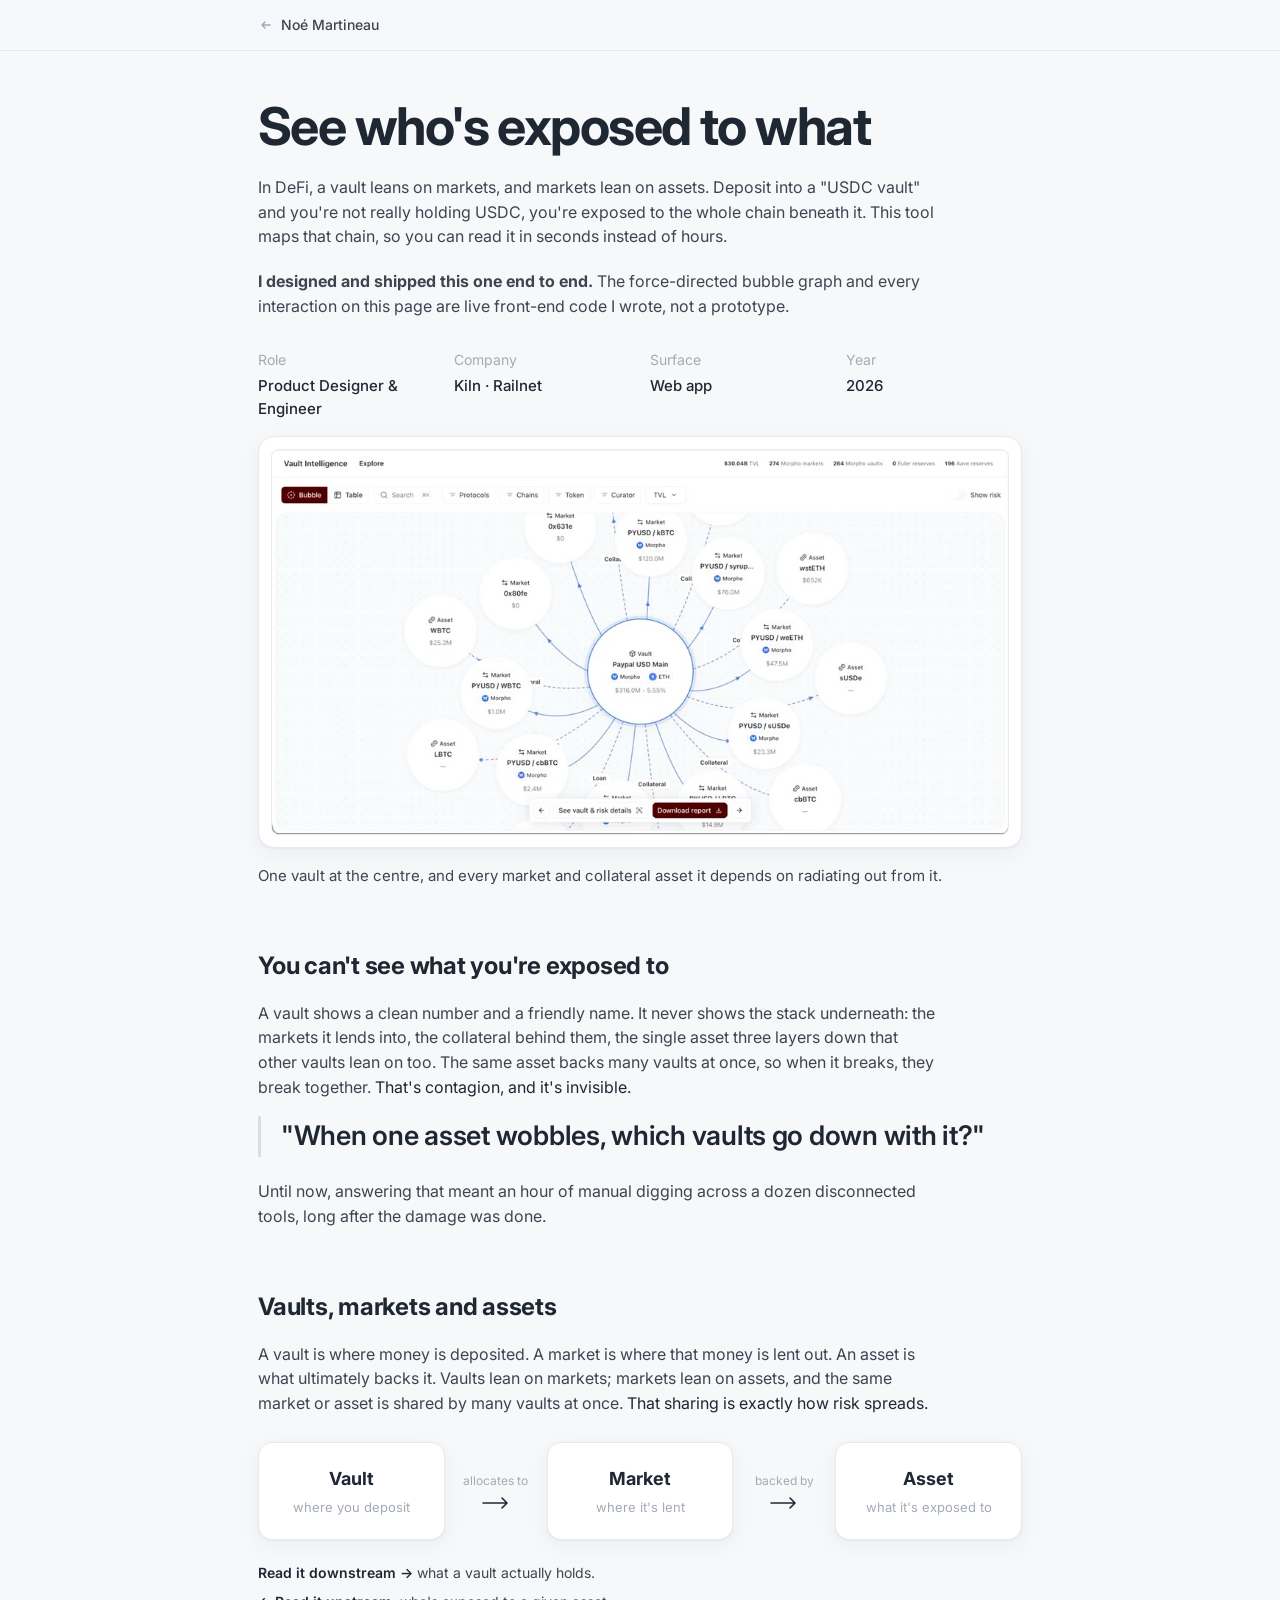
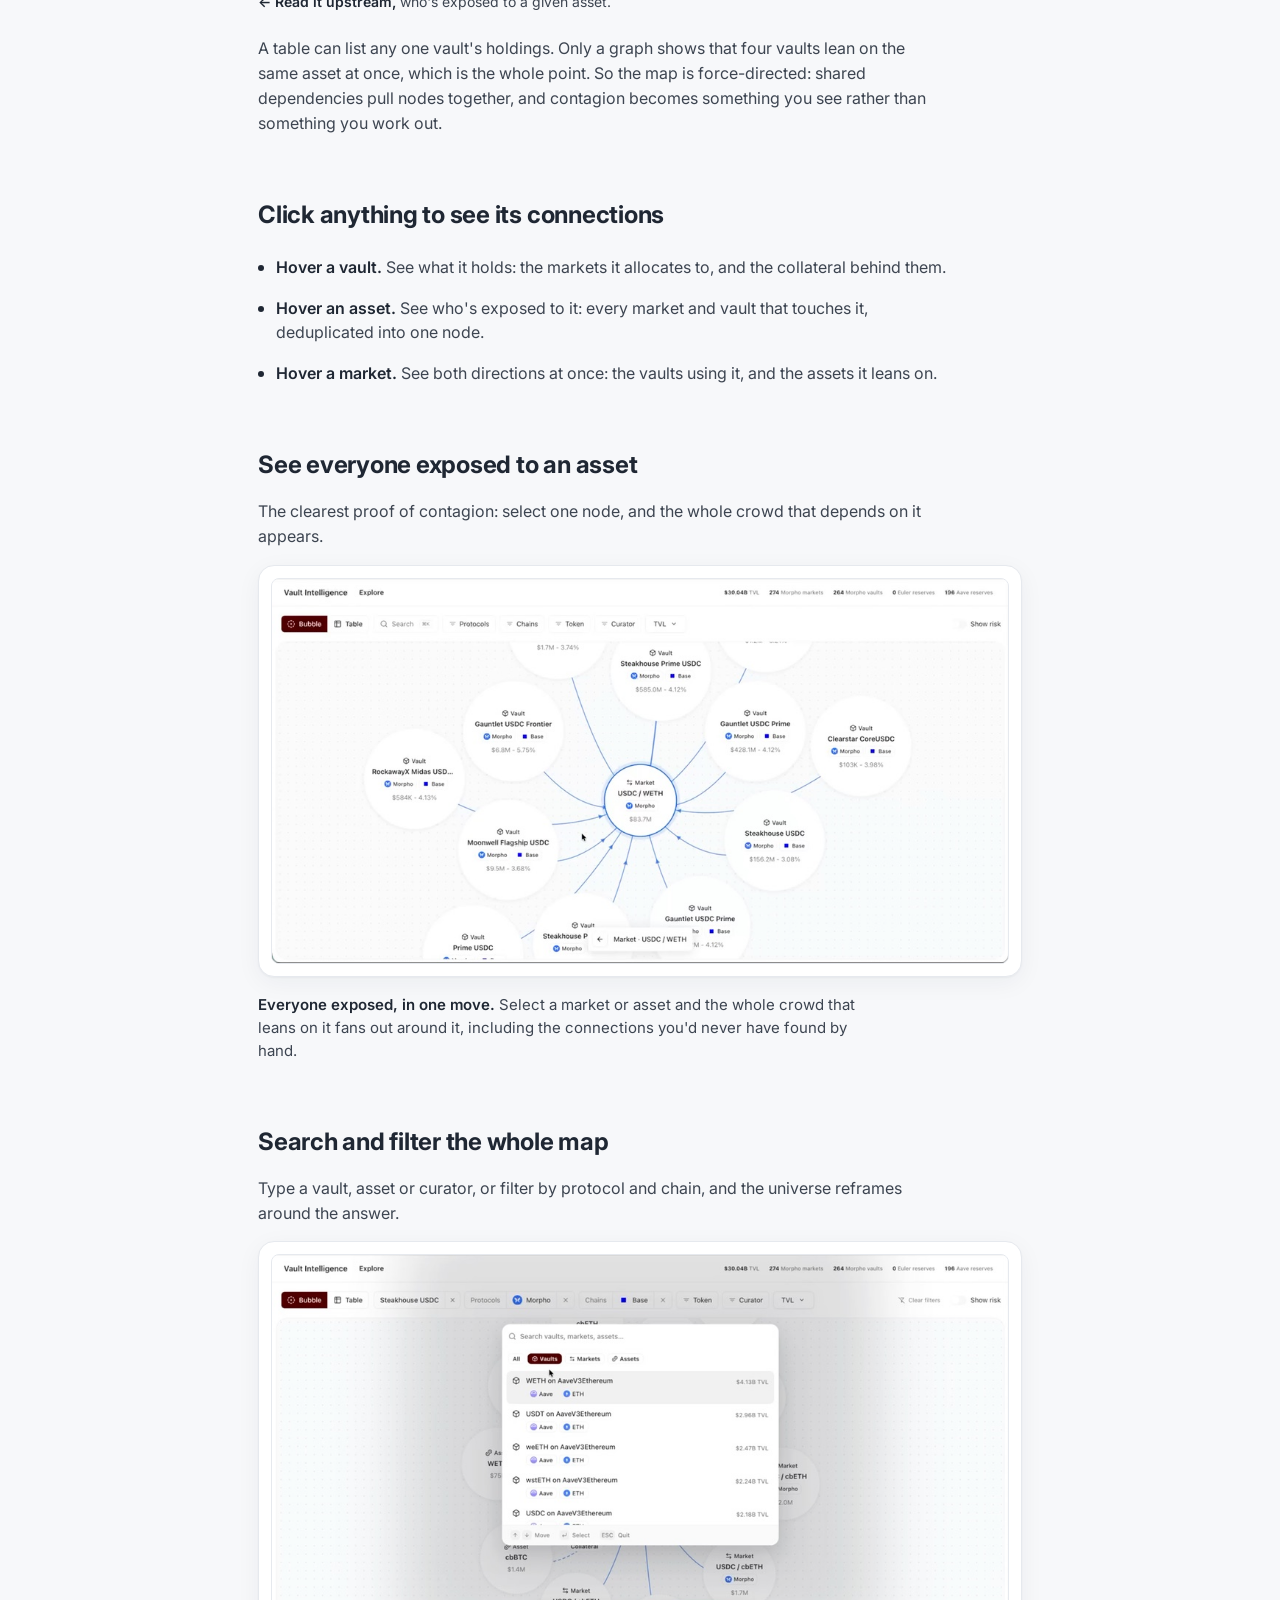
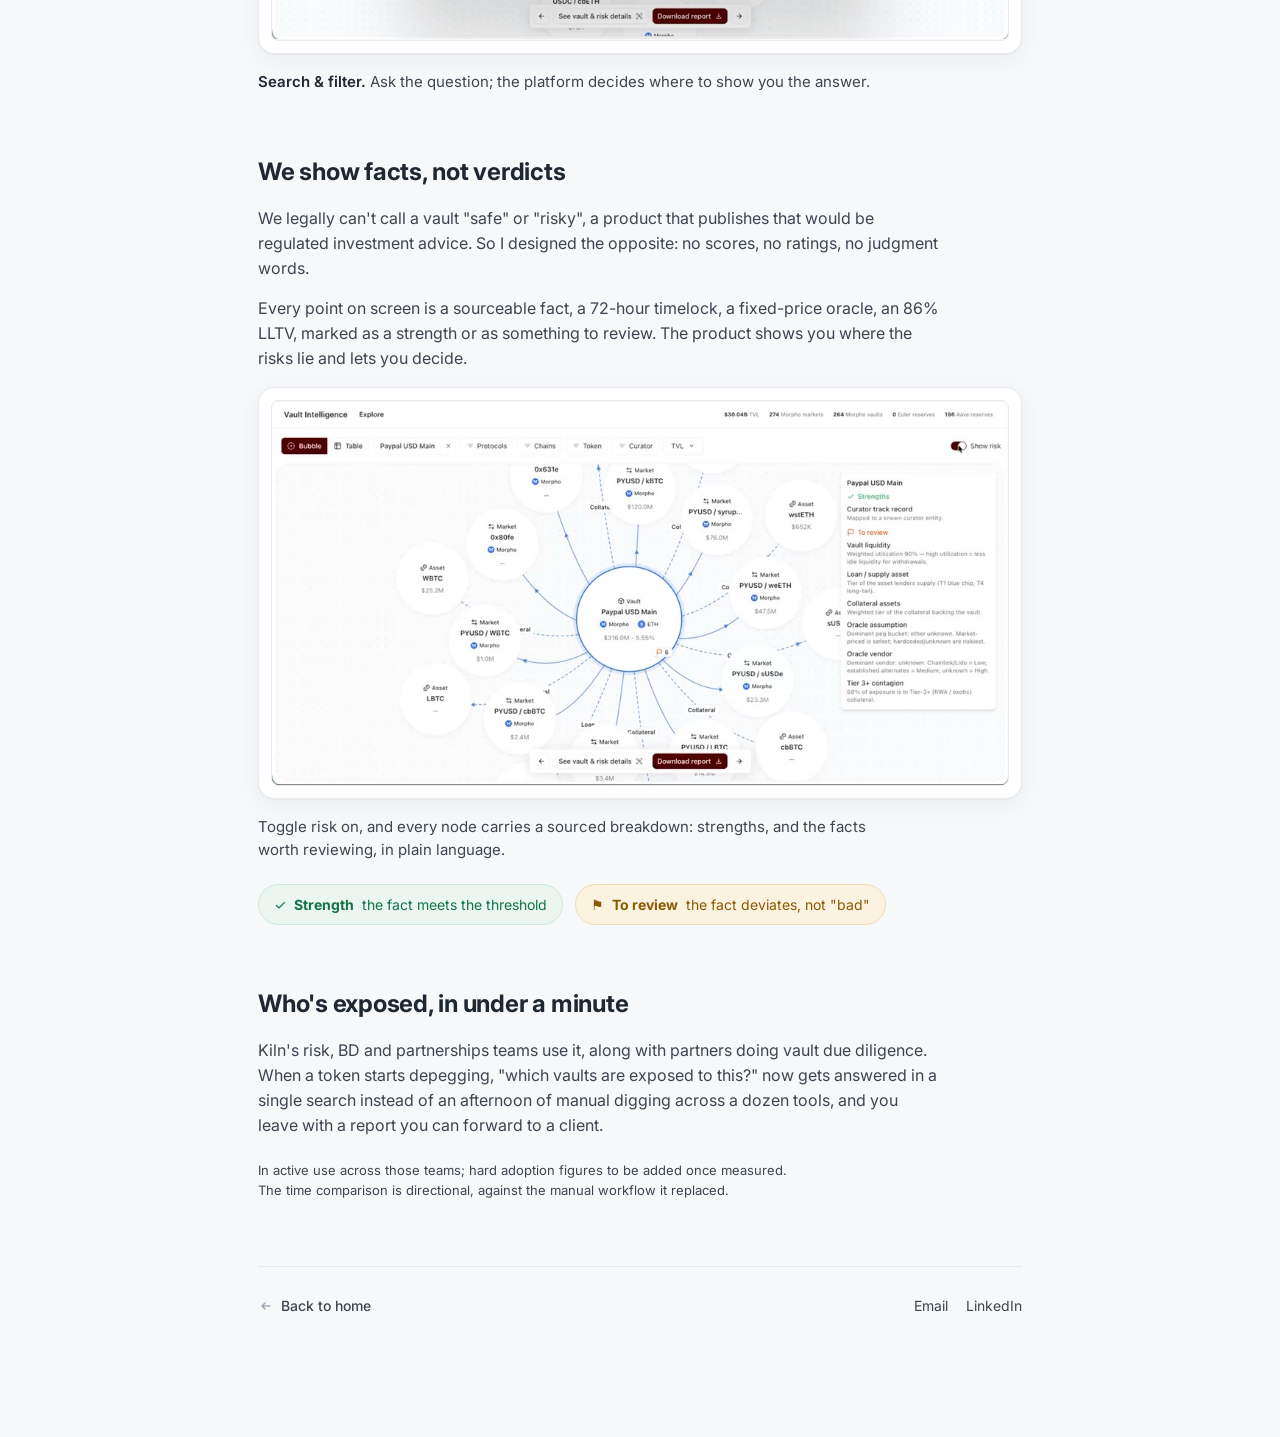
==== vault-intelligence.html @ b3c8ddd9 "Portfolio: home + Yield Portfolio & Vault Intelligence case studies Co-Authored-By: Claude Opus 4.8 " ====
<!DOCTYPE html>
<html lang="en">
<head>
  <meta charset="UTF-8" />
  <meta name="viewport" content="width=device-width, initial-scale=1.0" />
  <title>Vault Intelligence · Noé Martineau</title>
  <link rel="icon" type="image/svg+xml" href="assets/favicon.svg" />
  <meta name="description" content="Case study: Vault Intelligence, a tool that maps DeFi exposure so you can read who's exposed to what in seconds." />
  <link rel="preconnect" href="https://fonts.googleapis.com" />
  <link rel="preconnect" href="https://fonts.gstatic.com" crossorigin />
  <link href="https://fonts.googleapis.com/css2?family=Inter:wght@400;500;600;700&display=swap" rel="stylesheet" />
  <link rel="stylesheet" href="styles.css" />
</head>
<body>
  <nav class="topnav">
    <a class="topnav__back" href="index.html">
      <svg width="16" height="16" viewBox="0 0 16 16" fill="none" aria-hidden="true">
        <path d="M12 8H4M7 5L4 8l3 3" stroke="currentColor" stroke-width="1.5" stroke-linecap="round" stroke-linejoin="round" />
      </svg>
      Noé Martineau
    </a>
  </nav>

  <article class="page case">
    <!-- Hero -->
    <header class="case__hero">
      <h1 class="case__title">See who's <span class="accent">exposed</span> to what</h1>
      <p class="dek">
        In DeFi, a vault leans on markets, and markets lean on assets. Deposit into a "USDC vault" and
        you're not really holding USDC, you're exposed to the whole chain beneath it. This tool maps that
        chain, so you can read it in seconds instead of hours.
      </p>
      <p class="dek">
        <strong>I designed and shipped this one end to end.</strong> The force-directed bubble graph and
        every interaction on this page are live front-end code I wrote, not a prototype.
      </p>
      <dl class="meta">
        <div class="meta__item"><dt>Role</dt><dd>Product Designer &amp; Engineer</dd></div>
        <div class="meta__item"><dt>Company</dt><dd>Kiln · Railnet</dd></div>
        <div class="meta__item"><dt>Surface</dt><dd>Web app</dd></div>
        <div class="meta__item"><dt>Year</dt><dd>2026</dd></div>
      </dl>
    </header>

    <!-- Hero media -->
    <figure class="shot">
      <video autoplay loop muted playsinline preload="auto" poster="assets/vi/contagion-poster.jpg">
        <source src="assets/vi/contagion.mp4" type="video/mp4" />
      </video>
    </figure>
    <p class="case__caption">One vault at the centre, and every market and collateral asset it depends on radiating out from it.</p>

    <!-- The problem -->
    <section class="case-section">
      <h2>You can't see what you're exposed to</h2>
      <p>
        A vault shows a clean number and a friendly name. It never shows the stack underneath: the markets it
        lends into, the collateral behind them, the single asset three layers down that other vaults lean on
        too. The same asset backs many vaults at once, so when it breaks, they break together.
        <span class="accent">That's contagion, and it's invisible.</span>
      </p>
      <blockquote class="pull">"When one asset wobbles, which vaults go down with it?"</blockquote>
      <p>
        Until now, answering that meant an hour of manual digging across a dozen disconnected tools, long
        after the damage was done.
      </p>
    </section>

    <!-- The model -->
    <section class="case-section">
      <h2>Vaults, markets and assets</h2>
      <p>
        A vault is where money is deposited. A market is where that money is lent out. An asset is what
        ultimately backs it. Vaults lean on markets; markets lean on assets, and the same market or asset is
        shared by many vaults at once. <span class="accent">That sharing is exactly how risk spreads.</span>
      </p>

      <div class="model">
        <div class="model__node">
          <span class="model__name">Vault</span>
          <span class="model__sub">where you deposit</span>
        </div>
        <div class="model__link">
          <span>allocates to</span>
          <svg width="30" height="14" viewBox="0 0 30 14" fill="none" aria-hidden="true"><path d="M2 7h24M21 2l5 5-5 5" stroke="currentColor" stroke-width="1.6" stroke-linecap="round" stroke-linejoin="round" /></svg>
        </div>
        <div class="model__node">
          <span class="model__name">Market</span>
          <span class="model__sub">where it's lent</span>
        </div>
        <div class="model__link">
          <span>backed by</span>
          <svg width="30" height="14" viewBox="0 0 30 14" fill="none" aria-hidden="true"><path d="M2 7h24M21 2l5 5-5 5" stroke="currentColor" stroke-width="1.6" stroke-linecap="round" stroke-linejoin="round" /></svg>
        </div>
        <div class="model__node">
          <span class="model__name">Asset</span>
          <span class="model__sub">what it's exposed to</span>
        </div>
      </div>

      <div class="dirnotes">
        <p><strong>Read it downstream →</strong> what a vault actually holds.</p>
        <p><strong>← Read it upstream,</strong> who's exposed to a given asset.</p>
      </div>
      <p style="margin-top:24px;">
        A table can list any one vault's holdings. Only a graph shows that four vaults lean on the same asset
        at once, which is the whole point. So the map is force-directed: shared dependencies pull nodes
        together, and contagion becomes something you see rather than something you work out.
      </p>
    </section>

    <!-- The interaction -->
    <section class="case-section">
      <h2>Click anything to see its connections</h2>
      <ul class="ilist">
        <li><strong>Hover a vault.</strong> See what it holds: the markets it allocates to, and the collateral behind them.</li>
        <li><strong>Hover an asset.</strong> See who's exposed to it: every market and vault that touches it, deduplicated into one node.</li>
        <li><strong>Hover a market.</strong> See both directions at once: the vaults using it, and the assets it leans on.</li>
      </ul>
    </section>

    <!-- Moment: asset exposure -->
    <section class="case-section">
      <h2>See everyone exposed to an asset</h2>
      <p class="case__sub">The clearest proof of contagion: select one node, and the whole crowd that depends on it appears.</p>
      <figure class="shot">
        <video autoplay loop muted playsinline preload="auto" poster="assets/vi/exposure-poster.jpg">
          <source src="assets/vi/exposure.mp4" type="video/mp4" />
        </video>
      </figure>
      <p class="case__caption"><strong>Everyone exposed, in one move.</strong> Select a market or asset and the whole crowd that leans on it fans out around it, including the connections you'd never have found by hand.</p>
    </section>

    <!-- Moment: search & filter -->
    <section class="case-section">
      <h2>Search and filter the whole map</h2>
      <p class="case__sub">Type a vault, asset or curator, or filter by protocol and chain, and the universe reframes around the answer.</p>
      <figure class="shot">
        <video autoplay loop muted playsinline preload="auto" poster="assets/vi/search-poster.jpg">
          <source src="assets/vi/search.mp4" type="video/mp4" />
        </video>
      </figure>
      <p class="case__caption"><strong>Search &amp; filter.</strong> Ask the question; the platform decides where to show you the answer.</p>
    </section>

    <!-- How we show risk -->
    <section class="case-section">
      <h2>We show facts, not verdicts</h2>
      <p>
        We legally can't call a vault "safe" or "risky", a product that publishes that would be regulated
        investment advice. So I designed the opposite: no scores, no ratings, no judgment words.
      </p>
      <p>
        Every point on screen is a sourceable fact, a 72-hour timelock, a fixed-price oracle, an 86% LLTV,
        marked as a strength or as something to review. The product shows you where the risks lie and lets
        you decide.
      </p>
      <figure class="shot">
        <video autoplay loop muted playsinline preload="auto" poster="assets/vi/risk-poster.jpg">
          <source src="assets/vi/risk.mp4" type="video/mp4" />
        </video>
      </figure>
      <p class="case__caption">Toggle risk on, and every node carries a sourced breakdown: strengths, and the facts worth reviewing, in plain language.</p>
      <div class="flags">
        <span class="flag flag--strength">✓ <b>Strength</b> the fact meets the threshold</span>
        <span class="flag flag--review">⚑ <b>To review</b> the fact deviates, not "bad"</span>
      </div>
    </section>

    <!-- What it's for -->
    <section class="case-section">
      <h2>Who's exposed, in under a minute</h2>
      <p>
        Kiln's risk, BD and partnerships teams use it, along with partners doing vault due diligence. When a
        token starts depegging, "which vaults are exposed to this?" now gets answered in a single search
        instead of an afternoon of manual digging across a dozen tools, and you leave with a report you can
        forward to a client.
      </p>
      <p class="case__note">
        In active use across those teams; hard adoption figures to be added once measured. The time
        comparison is directional, against the manual workflow it replaced.
      </p>
    </section>

    <footer class="case__footer">
      <a class="topnav__back" href="index.html">
        <svg width="16" height="16" viewBox="0 0 16 16" fill="none" aria-hidden="true">
          <path d="M12 8H4M7 5L4 8l3 3" stroke="currentColor" stroke-width="1.5" stroke-linecap="round" stroke-linejoin="round" />
        </svg>
        Back to home
      </a>
      <nav class="site-footer__links" aria-label="Contact">
        <a href="mailto:noemartineaudu85@gmail.com">Email</a>
        <a href="https://www.linkedin.com/in/noemartineau/" target="_blank" rel="noopener noreferrer">LinkedIn</a>
      </nav>
    </footer>
  </article>

  <script>
    // Respect reduced-motion: show poster, don't autoplay.
    (function () {
      if (window.matchMedia && window.matchMedia('(prefers-reduced-motion: reduce)').matches) {
        document.querySelectorAll('video').forEach(function (v) {
          v.removeAttribute('autoplay');
          v.removeAttribute('loop');
          try { v.pause(); } catch (e) {}
        });
      }
    })();
  </script>
</body>
</html>
---- styles.css ----
:root {
  --bg: #f7f8fa;
  --surface: #ffffff;
  --text: #3d4551;
  --text-strong: #1f2733;
  --text-muted: #a3abb6;
  --border: #e6e9ee;
  --divider: #d9dee5;
  --shadow: 0 1px 2px rgba(23, 33, 51, 0.04), 0 6px 24px rgba(23, 33, 51, 0.05);
  --radius: 12px;
  --maxw: 908px;
  --accent: #1f2733;
  --accent-weak: rgba(31, 39, 51, 0.06);
}

* {
  box-sizing: border-box;
}

html {
  -webkit-text-size-adjust: 100%;
}

body {
  margin: 0;
  background: var(--bg);
  color: var(--text);
  font-family: "Inter", -apple-system, BlinkMacSystemFont, "Segoe UI", Roboto, Helvetica, Arial, sans-serif;
  font-size: 16px;
  line-height: 1.55;
  -webkit-font-smoothing: antialiased;
  -moz-osx-font-smoothing: grayscale;
}

.page {
  max-width: var(--maxw);
  margin: 0 auto;
  padding: 96px 24px 120px;
}

/* Intro */
.intro__head {
  display: flex;
  align-items: center;
  gap: 14px;
}

.intro__id {
  flex: 1;
  min-width: 0;
}

.avatar {
  width: 56px;
  height: 56px;
  border-radius: 10px;
  object-fit: cover;
  flex-shrink: 0;
  background: var(--border);
}

.name-row {
  display: flex;
  align-items: center;
  gap: 12px;
  flex-wrap: wrap;
}

.name {
  margin: 0;
  font-size: 26px;
  line-height: 1.15;
  font-weight: 700;
  letter-spacing: -0.02em;
  color: var(--text-strong);
}

.resume {
  display: inline-flex;
  align-items: center;
  margin-left: auto;
  gap: 5px;
  padding: 4px 10px;
  border: 1px solid var(--border);
  border-radius: 999px;
  font-size: 13px;
  font-weight: 500;
  color: var(--text);
  text-decoration: none;
  background: var(--surface);
  transition: border-color 0.16s ease, box-shadow 0.16s ease, color 0.16s ease;
}

.resume:hover {
  color: var(--text-strong);
  border-color: #d5dae2;
  box-shadow: 0 2px 8px rgba(23, 33, 51, 0.06);
}

.resume:focus-visible {
  outline: 2px solid var(--text-strong);
  outline-offset: 2px;
}

.resume__icon {
  color: var(--text-muted);
  flex-shrink: 0;
}

.resume:hover .resume__icon {
  color: var(--text-strong);
}

.role {
  margin: 3px 0 0;
  font-size: 15px;
  color: var(--text-muted);
  display: flex;
  align-items: center;
  gap: 6px;
  flex-wrap: wrap;
}

.company {
  display: inline-flex;
  align-items: center;
  gap: 4px;
  color: var(--text-strong);
  font-weight: 500;
}

/* Company logos (tinted via mask so they follow text color) */
.logo {
  display: inline-block;
  flex-shrink: 0;
  background-color: var(--text-strong);
  -webkit-mask-repeat: no-repeat;
  mask-repeat: no-repeat;
  -webkit-mask-position: center;
  mask-position: center;
  -webkit-mask-size: contain;
  mask-size: contain;
  vertical-align: -1px;
}

.logo--kiln {
  width: 15px;
  height: 14px;
  -webkit-mask-image: url(assets/logo-kiln.svg);
  mask-image: url(assets/logo-kiln.svg);
}

.logo--clone {
  width: 16px;
  height: 14px;
  -webkit-mask-image: url(assets/logo-clone.svg);
  mask-image: url(assets/logo-clone.svg);
}

.logo--finnt {
  width: 12px;
  height: 14px;
  -webkit-mask-image: url(assets/logo-finnt.svg);
  mask-image: url(assets/logo-finnt.svg);
}

.logo--ternoa {
  width: 14px;
  height: 14px;
  -webkit-mask-image: url(assets/logo-ternoa.svg);
  mask-image: url(assets/logo-ternoa.svg);
}

.bio {
  margin-top: 26px;
}

.bio p {
  margin: 0 0 14px;
  max-width: 60ch;
}

.bio p:last-child {
  margin-bottom: 0;
}

/* Sections */
.section {
  margin-top: 56px;
}

.section__title {
  margin: 0 0 18px;
  font-size: 16px;
  font-weight: 600;
  color: var(--text-strong);
  letter-spacing: -0.01em;
}

/* Timeline */
.timeline {
  list-style: none;
  margin: 0;
  padding: 0;
}

.timeline__row {
  border-bottom: 1px dashed var(--divider);
}

.timeline__row:first-child {
  border-top: 1px dashed var(--divider);
}

.timeline__link {
  display: flex;
  align-items: center;
  gap: 20px;
  padding: 14px 10px;
  margin: 0 -10px;
  border-radius: 8px;
  text-decoration: none;
  color: inherit;
  transition: background-color 0.16s ease;
}

.timeline__link:hover {
  background-color: rgba(31, 39, 51, 0.035);
}

.timeline__arrow {
  margin-left: auto;
  flex-shrink: 0;
  color: var(--text-muted);
  opacity: 0;
  transform: translateX(-4px);
  transition: opacity 0.16s ease, transform 0.16s ease;
}

.timeline__link:hover .timeline__arrow,
.timeline__link:focus-visible .timeline__arrow {
  opacity: 1;
  transform: translateX(0);
}

.timeline__link:focus-visible {
  outline: 2px solid var(--text-strong);
  outline-offset: 2px;
}

.timeline__date {
  flex: 0 0 96px;
  color: var(--text-muted);
  font-size: 14px;
  font-variant-numeric: tabular-nums;
}

.timeline__entry {
  display: flex;
  align-items: baseline;
  gap: 8px;
  flex-wrap: wrap;
  color: var(--text);
  font-size: 15px;
}

.timeline__mark {
  color: var(--text-strong);
  font-size: 13px;
}

.timeline__company {
  color: var(--text-strong);
  font-weight: 600;
}

.timeline__sep {
  color: var(--text-muted);
}

.timeline__title {
  color: var(--text);
}

/* Projects — left edge aligned with the main content, extends to the right */
.projects {
  display: grid;
  grid-template-columns: repeat(2, 1fr);
  gap: 24px;
  width: 100%;
}

.project {
  display: block;
  margin: 0;
  background: var(--surface);
  border: 1px solid var(--border);
  border-radius: 16px;
  overflow: hidden;
  cursor: pointer;
  box-shadow: none;
  color: inherit;
  text-decoration: none;
  transition: box-shadow 0.2s ease, border-color 0.2s ease, transform 0.2s ease;
}

.project:hover {
  border-color: #d5dae2;
  box-shadow: 0 10px 30px rgba(23, 33, 51, 0.1), 0 2px 6px rgba(23, 33, 51, 0.05);
  transform: translateY(-2px);
}

.project__media {
  display: block;
  aspect-ratio: 16 / 10;
  padding: 14px 0 14px 14px;
  overflow: hidden;
}

.project__media img {
  display: block;
  width: 100%;
  height: 100%;
  object-fit: cover;
  object-position: top left;
  border-radius: 8px 0 0 8px;
}

.project__info {
  display: block;
  padding: 15px 18px 18px;
  border-top: 1px solid var(--border);
}

.project__title {
  display: block;
  font-size: 16px;
  font-weight: 700;
  color: var(--text-strong);
}

.project__desc {
  display: block;
  margin-top: 4px;
  font-size: 14px;
  line-height: 1.45;
  color: var(--text);
}

.project__meta {
  display: block;
  margin-top: 11px;
  font-size: 12.5px;
  color: var(--text-muted);
}

/* Persistent contact footer (home) */
.site-footer {
  display: flex;
  align-items: baseline;
  justify-content: space-between;
  flex-wrap: wrap;
  gap: 12px 24px;
  margin-top: 72px;
  padding-top: 24px;
  border-top: 1px solid var(--border);
}

.site-footer__id {
  display: flex;
  flex-direction: column;
}

.site-footer__name {
  font-size: 15px;
  font-weight: 600;
  color: var(--text-strong);
}

.site-footer__role {
  font-size: 13px;
  color: var(--text-muted);
}

.site-footer__links {
  display: flex;
  gap: 18px;
}

.site-footer__links a {
  font-size: 14px;
  color: var(--text);
  text-decoration: none;
  transition: color 0.16s ease;
}

.site-footer__links a:hover {
  color: var(--text-strong);
}

.site-footer__links a:focus-visible {
  outline: 2px solid var(--text-strong);
  outline-offset: 2px;
}

/* ============================================================
   Case study (project) page
   ============================================================ */

.topnav {
  position: sticky;
  top: 0;
  z-index: 10;
  background: rgba(247, 248, 250, 0.82);
  backdrop-filter: saturate(180%) blur(10px);
  -webkit-backdrop-filter: saturate(180%) blur(10px);
  border-bottom: 1px solid var(--border);
}

.topnav__back {
  display: flex;
  align-items: center;
  gap: 7px;
  width: 100%;
  max-width: 812px;
  margin: 0 auto;
  padding: 14px 24px;
  font-size: 14px;
  font-weight: 500;
  color: var(--text);
  text-decoration: none;
  transition: color 0.16s ease;
}

.topnav__back:hover {
  color: var(--text-strong);
}

.topnav__back svg {
  color: var(--text-muted);
  transition: transform 0.16s ease, color 0.16s ease;
}

.topnav__back:hover svg {
  color: var(--text-strong);
  transform: translateX(-2px);
}

.case {
  max-width: 812px;
  padding-top: 48px;
}

/* Hero */
.case__title {
  margin: 0;
  font-size: clamp(32px, 5vw, 52px);
  line-height: 1.08;
  letter-spacing: -0.03em;
  font-weight: 700;
  color: var(--text-strong);
}

.meta {
  display: grid;
  grid-template-columns: repeat(4, 1fr);
  gap: 20px;
  margin: 30px 0 0;
}

.meta__item {
  margin: 0;
}

.meta__item dt {
  font-size: 14px;
  color: var(--text-muted);
}

.meta__item dd {
  margin: 3px 0 0;
  font-size: 15px;
  font-weight: 500;
  color: var(--text-strong);
}

/* Sections */
.case-section {
  margin-top: 60px;
}

.case-section > h2 {
  margin: 0 0 16px;
  font-size: 24px;
  font-weight: 700;
  letter-spacing: -0.01em;
  color: var(--text-strong);
}

.case-section h3 {
  margin: 44px 0 14px;
  font-size: 19px;
  font-weight: 700;
  color: var(--text-strong);
}

.case-section p {
  margin: 0 0 16px;
  max-width: 68ch;
  color: var(--text);
}

.case-section p strong,
.case-list strong {
  color: var(--text-strong);
  font-weight: 600;
}

.case__label {
  margin: 30px 0 14px !important;
  font-size: 14px;
  color: var(--text-muted);
}

.case__lead {
  margin-top: 30px !important;
  font-weight: 500;
  color: var(--text-strong) !important;
}

.case-list {
  margin: 0 0 16px;
  padding-left: 20px;
  max-width: 68ch;
  color: var(--text);
}

.case-list li {
  margin: 5px 0;
}

.case-list--spaced li {
  margin: 12px 0;
}

/* Context mini-cards */
.card-row {
  display: grid;
  grid-template-columns: repeat(3, 1fr);
  gap: 16px;
  margin: 4px 0;
}

.mini-card {
  display: flex;
  flex-direction: column;
  align-items: center;
  gap: 10px;
  padding: 22px 16px;
  background: var(--surface);
  border: 1px solid var(--border);
  border-radius: 14px;
  box-shadow: var(--shadow);
}

.mini-card svg {
  width: 22px;
  height: 22px;
  color: var(--text-strong);
}

.mini-card span {
  font-size: 16px;
  font-weight: 600;
  color: var(--text-strong);
}

.feature-card {
  display: flex;
  flex-direction: column;
  align-items: center;
  gap: 5px;
  padding: 22px 16px;
  text-align: center;
  background: var(--surface);
  border: 1.5px solid var(--text-strong);
  border-radius: 14px;
}

.feature-card svg {
  width: 22px;
  height: 22px;
  margin-bottom: 4px;
  color: var(--text-strong);
}

.feature-card__title {
  font-size: 17px;
  font-weight: 700;
  color: var(--text-strong);
}

.feature-card__sub {
  font-size: 13px;
  color: var(--text-muted);
}

/* Pull quote */
.pull {
  margin: 10px 0 22px;
  padding: 4px 0 4px 20px;
  border-left: 3px solid var(--divider);
  font-size: clamp(21px, 3vw, 27px);
  line-height: 1.22;
  font-weight: 600;
  letter-spacing: -0.01em;
  color: var(--text-strong);
}

/* Research */
.research {
  display: flex;
  flex-direction: column;
  gap: 22px;
  margin: 22px 0 30px;
}

.research__item {
  display: flex;
  gap: 14px;
}

.research__item svg {
  width: 22px;
  height: 22px;
  flex-shrink: 0;
  margin-top: 2px;
  color: var(--text-strong);
}

.research__item h4 {
  margin: 0 0 4px;
  font-size: 16px;
  font-weight: 700;
  color: var(--text-strong);
}

.research__item p {
  margin: 0;
  max-width: 64ch;
}

/* Pain points */
.pains {
  list-style: none;
  margin: 8px 0 0;
  padding: 0;
  display: flex;
  flex-direction: column;
  gap: 18px;
}

.pains li {
  display: flex;
  gap: 14px;
}

.pains__n {
  min-width: 24px;
  margin-top: 1px;
  font-size: 14px;
  font-weight: 700;
  color: var(--text-muted);
}

.pains h4 {
  margin: 0 0 3px;
  font-size: 16px;
  font-weight: 700;
  color: var(--text-strong);
}

.pains p {
  margin: 0;
  max-width: 64ch;
}

/* The bet diagram */
.bet {
  display: flex;
  align-items: stretch;
  gap: 16px;
  margin: 22px 0 30px;
}

.bet__left {
  display: flex;
  flex-direction: column;
  justify-content: center;
  gap: 12px;
}

.bet__chip {
  padding: 14px 30px;
  background: var(--surface);
  border: 1px solid var(--border);
  border-radius: 12px;
  font-size: 18px;
  font-weight: 600;
  color: var(--text);
  text-align: center;
  box-shadow: var(--shadow);
}

.bet__arrow {
  display: flex;
  align-items: center;
  color: var(--text-muted);
}

.bet__right {
  flex: 1;
  display: flex;
  flex-direction: column;
  align-items: center;
  justify-content: center;
  gap: 6px;
  padding: 24px;
  text-align: center;
  background: var(--surface);
  border: 1.5px solid var(--text-strong);
  border-radius: 14px;
}

.bet__title {
  font-size: 22px;
  font-weight: 700;
  color: var(--text-strong);
}

.bet__sub {
  font-size: 15px;
  color: var(--text);
}

/* Screenshots */
.shot {
  margin: 16px 0;
  padding: 12px;
  background: var(--surface);
  border: 1px solid var(--border);
  border-radius: 16px;
  box-shadow: var(--shadow);
  overflow: hidden;
}

.shot img {
  display: block;
  width: 100%;
  height: auto;
  border-radius: 8px;
  border: 1px solid var(--border);
}

.case__caption {
  margin: 14px 0 0 !important;
  font-size: 15px;
  color: var(--text);
}

.case__caption strong {
  color: var(--text-strong);
}

/* What it became */
.stats {
  display: grid;
  grid-template-columns: repeat(3, 1fr);
  gap: 24px;
  margin: 24px 0 34px;
}

.stat {
  display: flex;
  flex-direction: column;
  gap: 6px;
}

.stat__label {
  font-size: 14px;
  color: var(--text-muted);
}

.stat__value {
  font-size: 32px;
  font-weight: 700;
  letter-spacing: -0.02em;
  color: var(--text-strong);
}

.beforeafter {
  display: grid;
  grid-template-columns: 1fr 1fr;
  gap: 28px;
  margin-top: 8px;
}

.ba {
  padding-left: 18px;
  border-left: 2px solid var(--divider);
}

.ba--after {
  border-left-color: var(--text-strong);
}

.ba__label {
  display: block;
  font-size: 14px;
  color: var(--text-muted);
}

.ba__title {
  display: block;
  margin: 2px 0 12px;
  font-size: 17px;
  font-weight: 700;
  color: var(--text-strong);
}

.ba ul {
  margin: 0;
  padding-left: 18px;
}

.ba li {
  margin: 7px 0;
  color: var(--text);
}

.case__footer {
  display: flex;
  align-items: center;
  justify-content: space-between;
  flex-wrap: wrap;
  gap: 12px 24px;
  margin-top: 66px;
  padding-top: 28px;
  border-top: 1px solid var(--border);
}

.case__footer .topnav__back {
  padding: 0;
  margin: 0;
  max-width: none;
  width: auto;
}

/* Responsive */
@media (max-width: 640px) {
  .page {
    padding: 56px 20px 80px;
  }

  .projects {
    grid-template-columns: 1fr;
  }

  .timeline__row {
    flex-direction: column;
    gap: 4px;
  }

  .timeline__date {
    flex-basis: auto;
  }

  .case {
    padding-top: 32px;
  }

  .meta {
    grid-template-columns: repeat(2, 1fr);
    gap: 18px;
  }

  .card-row,
  .stats,
  .beforeafter {
    grid-template-columns: 1fr;
    gap: 16px;
  }

  .bet {
    flex-direction: column;
  }

  .bet__left {
    flex-direction: row;
  }

  .bet__chip {
    flex: 1;
  }

  .bet__arrow {
    transform: rotate(90deg);
    justify-content: center;
  }
}

/* ============================================================
   Case study — video-forward variant (Project 2)
   ============================================================ */

.kicker {
  margin: 0 0 10px;
  font-size: 13px;
  font-weight: 600;
  letter-spacing: 0.06em;
  text-transform: uppercase;
  color: var(--text-muted);
}

.accent {
  color: var(--accent);
}

.dek {
  margin: 20px 0 0;
  max-width: 68ch;
  font-size: 16px;
  line-height: 1.55;
  color: var(--text);
}

.case__sub {
  margin: 0 0 4px !important;
  max-width: 68ch;
  color: var(--text);
}

.case__note {
  margin-top: 22px !important;
  font-size: 13px;
  color: var(--text-muted);
}

/* Video figures reuse the .shot frame */
.shot video {
  display: block;
  width: 100%;
  height: auto;
  border-radius: 8px;
  border: 1px solid var(--border);
  background: var(--bg);
}

/* The model: Vault -> Market -> Asset */
.model {
  display: flex;
  align-items: stretch;
  gap: 12px;
  margin: 26px 0 22px;
}

.model__node {
  flex: 1;
  display: flex;
  flex-direction: column;
  justify-content: center;
  gap: 4px;
  padding: 22px 16px;
  text-align: center;
  background: var(--surface);
  border: 1px solid var(--border);
  border-radius: 14px;
  box-shadow: var(--shadow);
}

.model__name {
  font-size: 18px;
  font-weight: 700;
  color: var(--text-strong);
}

.model__sub {
  font-size: 13px;
  color: var(--text-muted);
}

.model__link {
  flex: 0 0 auto;
  min-width: 78px;
  display: flex;
  flex-direction: column;
  align-items: center;
  justify-content: center;
  gap: 5px;
  color: var(--text-muted);
}

.model__link span {
  font-size: 12px;
}

.model__link svg {
  color: var(--accent);
}

.dirnotes {
  display: flex;
  flex-direction: column;
  gap: 7px;
  margin-top: 6px;
}

.dirnotes p {
  margin: 0 !important;
  font-size: 14px;
  color: var(--text);
}

.dirnotes strong {
  color: var(--text-strong);
}

/* The interaction: bold-label bullets */
.ilist {
  list-style: none;
  margin: 22px 0 0;
  padding: 0;
  display: flex;
  flex-direction: column;
  gap: 16px;
}

.ilist li {
  position: relative;
  padding-left: 18px;
  max-width: 70ch;
  color: var(--text);
}

.ilist li::before {
  content: "";
  position: absolute;
  left: 0;
  top: 10px;
  width: 6px;
  height: 6px;
  border-radius: 50%;
  background: var(--accent);
}

.ilist strong {
  color: var(--text-strong);
  font-weight: 600;
}

/* Flag chips */
.flags {
  display: flex;
  flex-wrap: wrap;
  gap: 12px;
  margin-top: 22px;
}

.flag {
  display: inline-flex;
  align-items: center;
  gap: 8px;
  padding: 9px 15px;
  border-radius: 999px;
  font-size: 14px;
  color: var(--text);
}

.flag b {
  font-weight: 700;
}

.flag--strength {
  color: #157347;
  background: #eaf6ef;
  border: 1px solid #cfe9db;
}

.flag--review {
  color: #8a5a00;
  background: #fbf2df;
  border: 1px solid #f0ddb6;
}

@media (max-width: 640px) {
  .model {
    flex-direction: column;
  }

  .model__link {
    min-width: 0;
    flex-direction: row;
    gap: 8px;
  }

  .model__link svg {
    transform: rotate(90deg);
  }

  .flags {
    flex-direction: column;
    align-items: flex-start;
  }
}

@media (prefers-reduced-motion: reduce) {
  .topnav__back:hover svg,
  .project:hover {
    transition: none;
  }
}

/* Case study TL;DR / summary box */
.case__tldr {
  margin: 22px 0 0;
  padding: 14px 16px;
  max-width: none;
  background: var(--surface);
  border: 1px solid var(--border);
  border-radius: 12px;
  font-size: 15px;
  line-height: 1.5;
  color: var(--text);
}

.case__tldr strong {
  color: var(--text-strong);
}
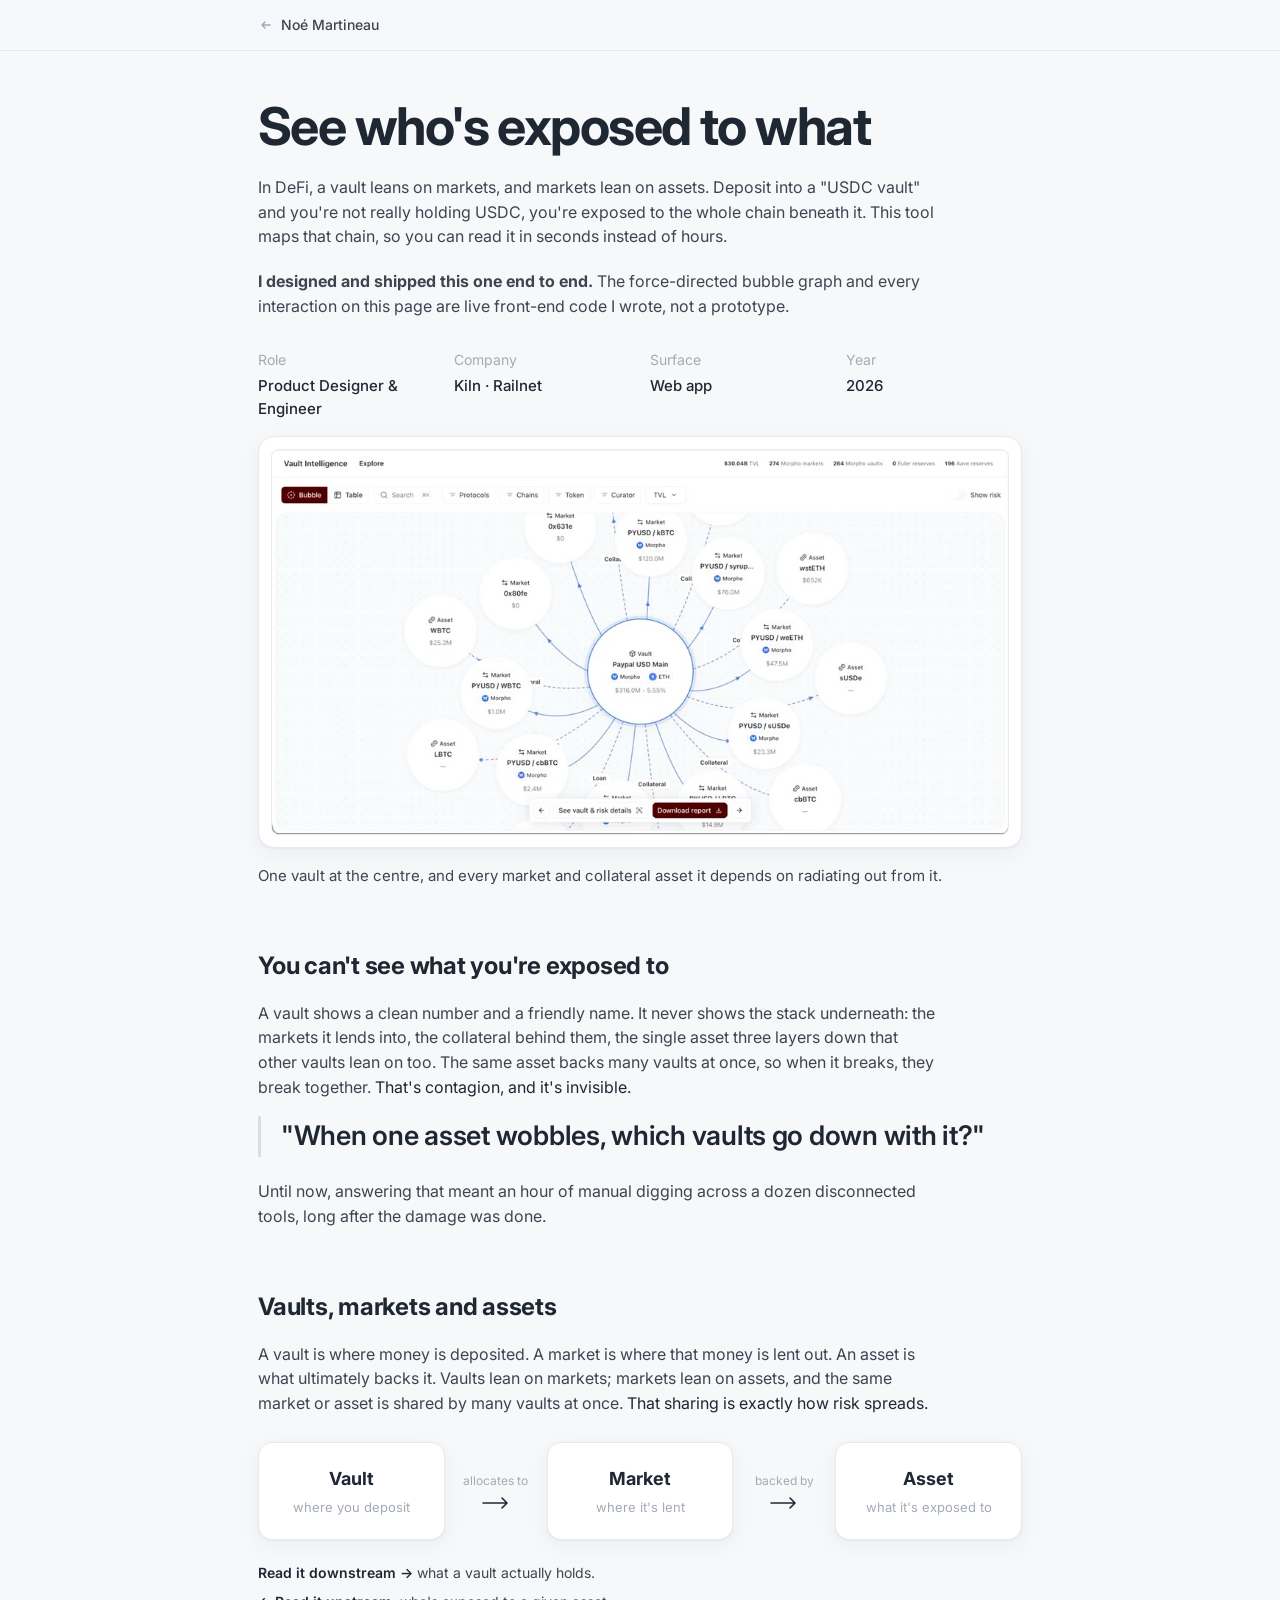
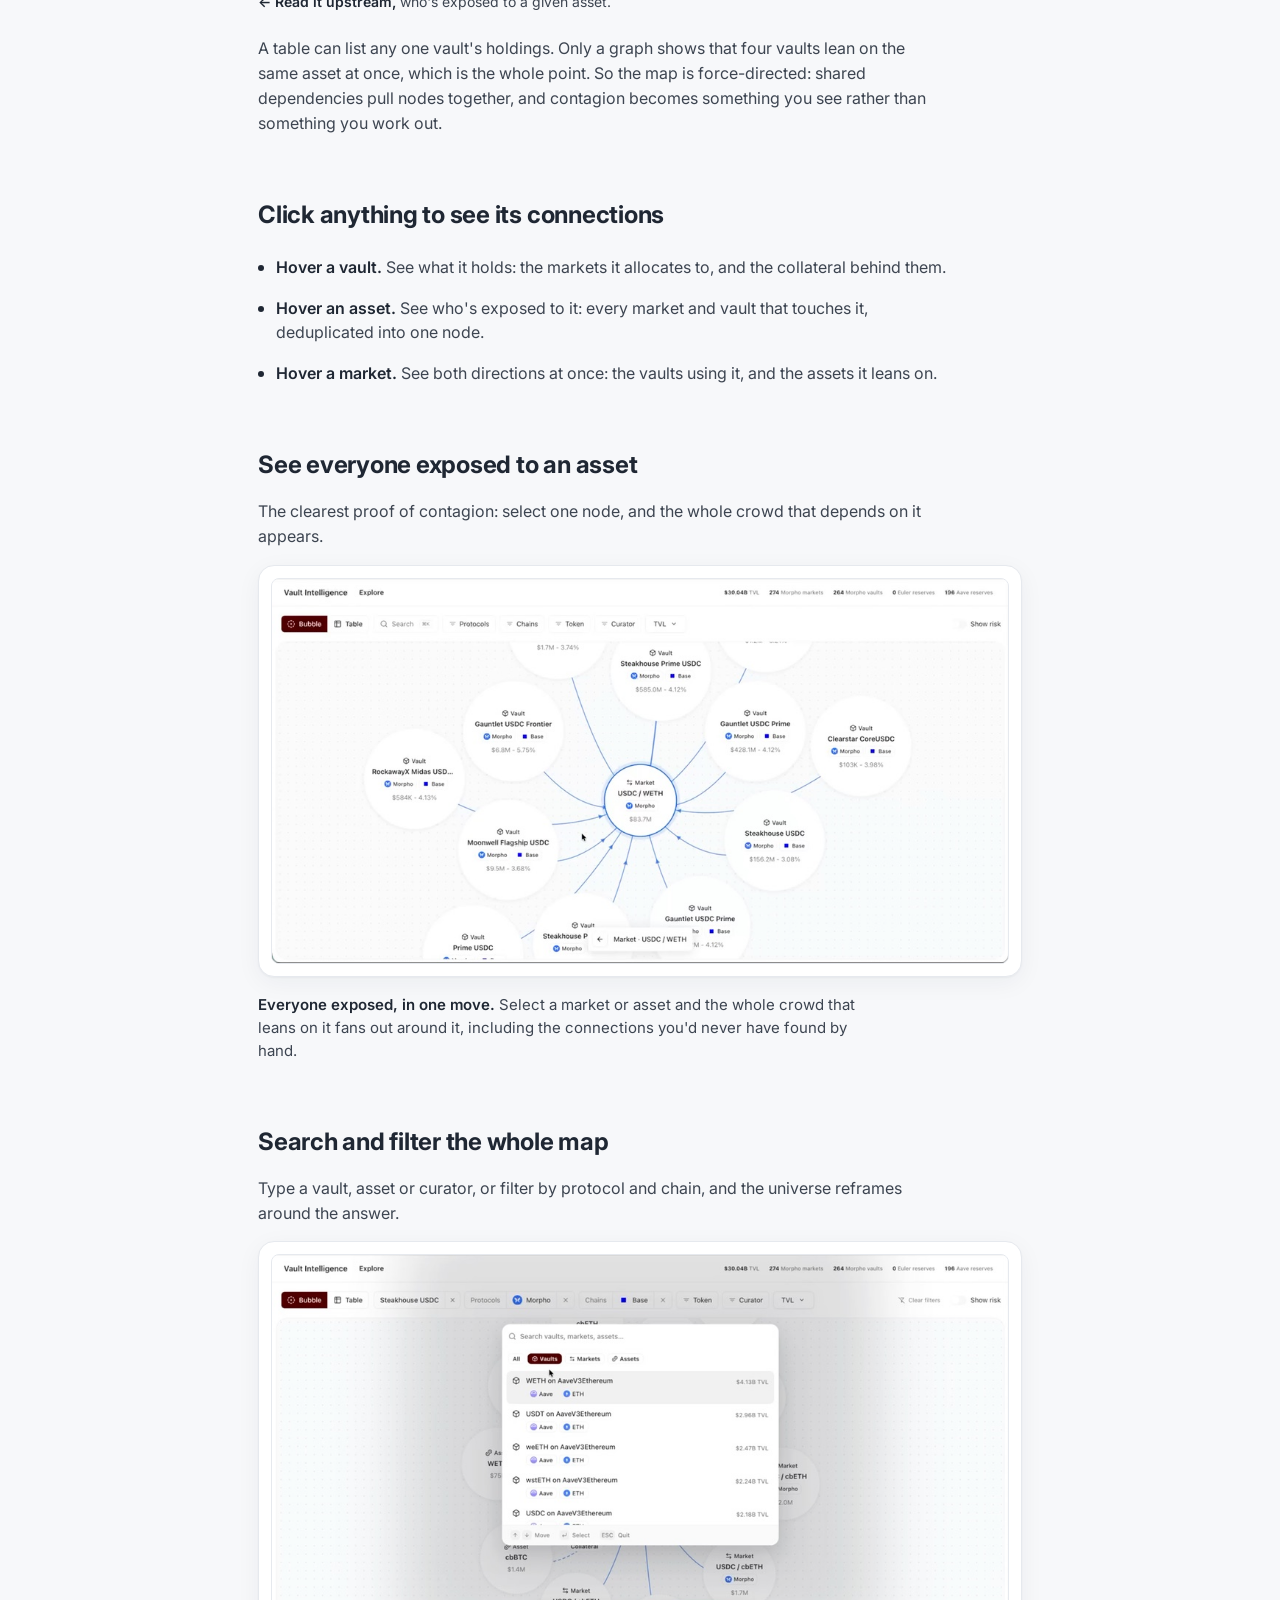
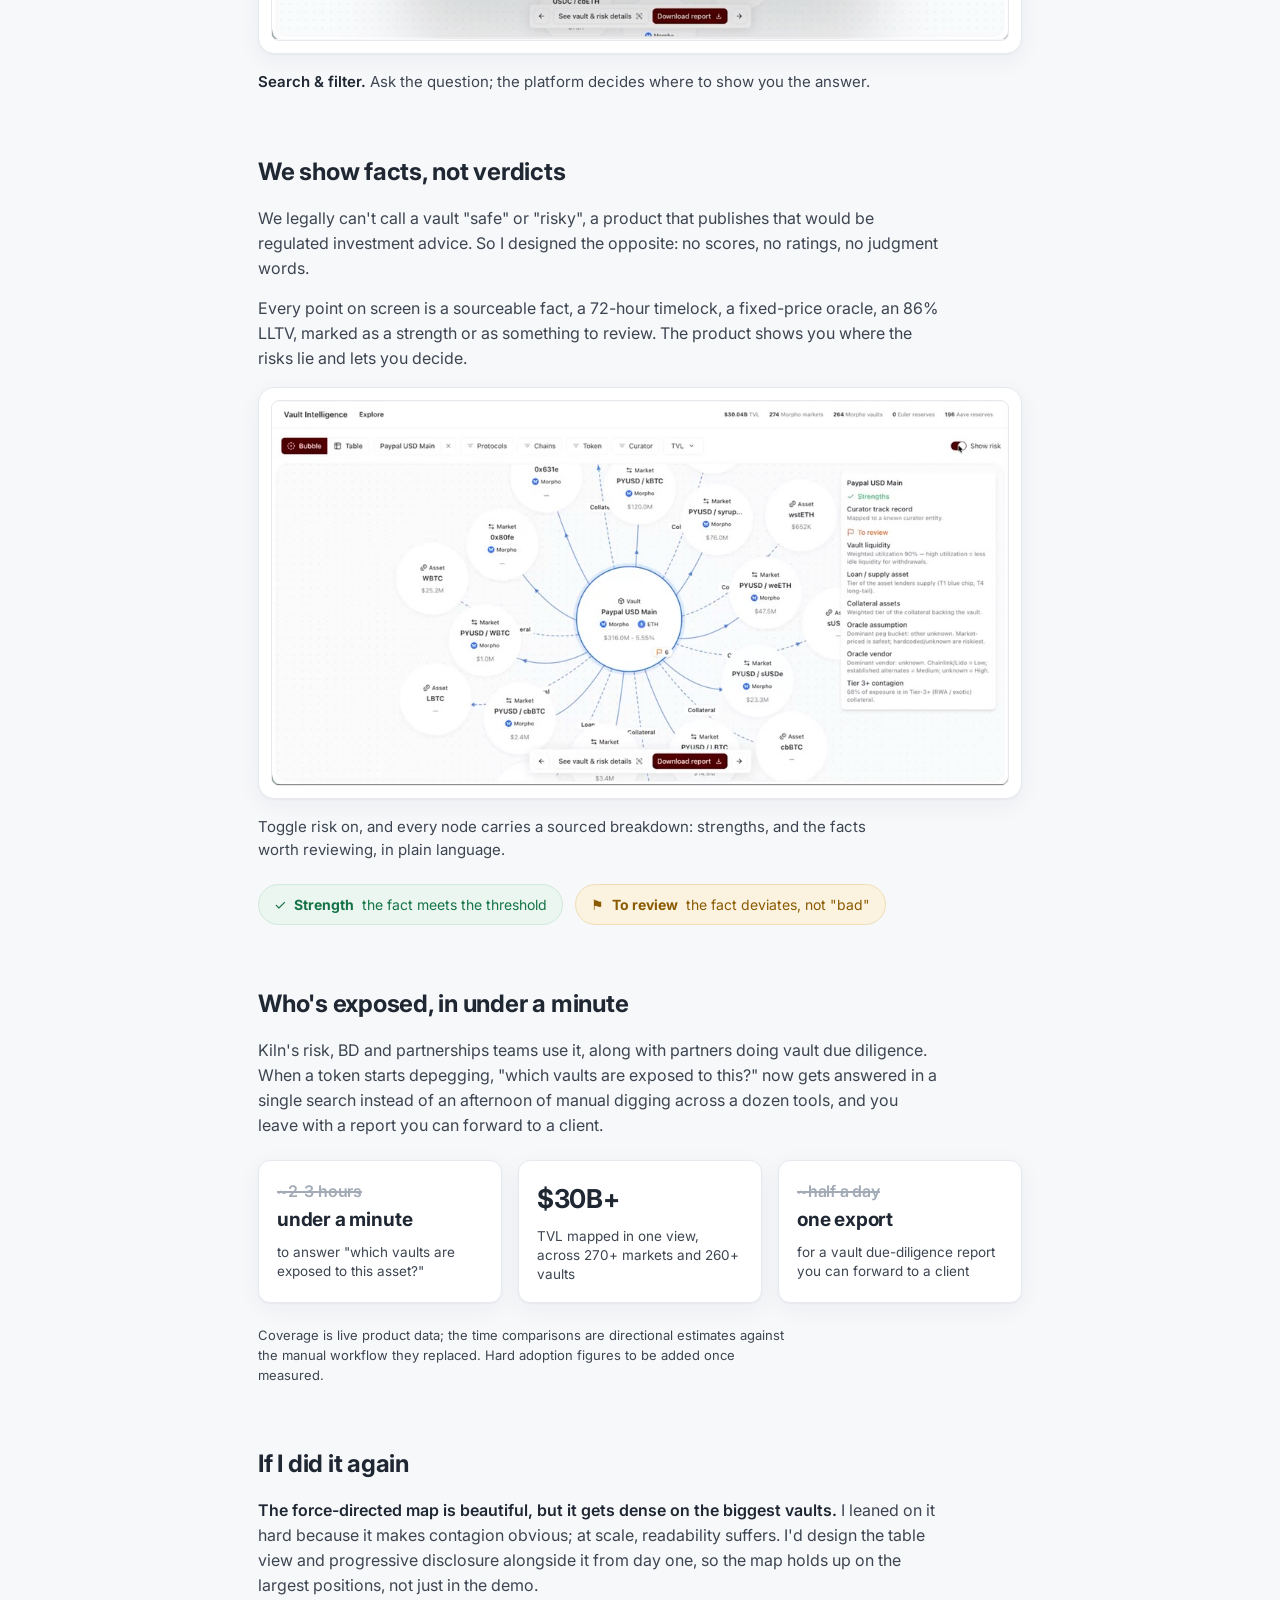
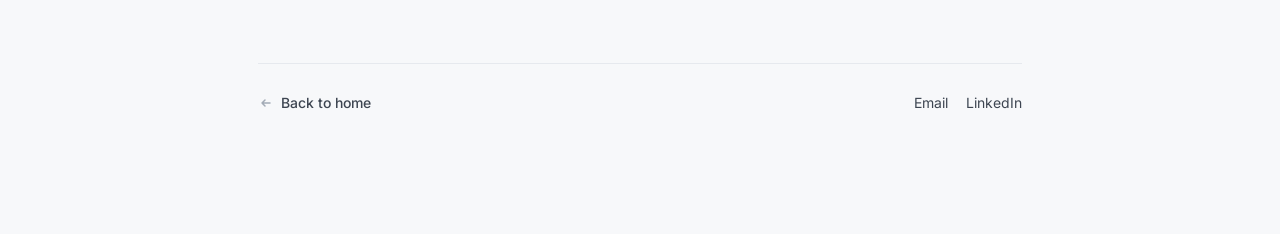
==== commit ceb45e60: "Revolut portfolio review: deepen Yield Portfolio, light touch on Vault Intelligence Co-Authored-By: " ====
--- a/vault-intelligence.html
+++ b/vault-intelligence.html
@@ -176,9 +176,35 @@
         instead of an afternoon of manual digging across a dozen tools, and you leave with a report you can
         forward to a client.
       </p>
+
+      <div class="impact">
+        <div class="impact__item">
+          <span class="impact__delta"><span class="impact__from">~2-3 hours</span><span class="impact__to">under a minute</span></span>
+          <span class="impact__label">to answer "which vaults are exposed to this asset?"</span>
+        </div>
+        <div class="impact__item">
+          <span class="impact__delta impact__delta--single">$30B+</span>
+          <span class="impact__label">TVL mapped in one view, across 270+ markets and 260+ vaults</span>
+        </div>
+        <div class="impact__item">
+          <span class="impact__delta"><span class="impact__from">~half a day</span><span class="impact__to">one export</span></span>
+          <span class="impact__label">for a vault due-diligence report you can forward to a client</span>
+        </div>
+      </div>
       <p class="case__note">
-        In active use across those teams; hard adoption figures to be added once measured. The time
-        comparison is directional, against the manual workflow it replaced.
+        Coverage is live product data; the time comparisons are directional estimates against the manual
+        workflow they replaced. Hard adoption figures to be added once measured.
+      </p>
+    </section>
+
+    <!-- Hindsight -->
+    <section class="case-section">
+      <h2>If I did it again</h2>
+      <p>
+        <strong>The force-directed map is beautiful, but it gets dense on the biggest vaults.</strong> I
+        leaned on it hard because it makes contagion obvious; at scale, readability suffers. I'd design the
+        table view and progressive disclosure alongside it from day one, so the map holds up on the largest
+        positions, not just in the demo.
       </p>
     </section>
 
--- a/styles.css
+++ b/styles.css
@@ -886,9 +886,21 @@
 
   .card-row,
   .stats,
-  .beforeafter {
+  .beforeafter,
+  .impact {
     grid-template-columns: 1fr;
     gap: 16px;
+  }
+
+  .loop,
+  .flow,
+  .pipe {
+    flex-direction: column;
+  }
+
+  .loop__arrow {
+    justify-content: center;
+    transform: rotate(90deg);
   }
 
   .bet {
@@ -1120,6 +1132,269 @@
   }
 }
 
+/* Impact metrics (before → after) */
+.impact {
+  display: grid;
+  grid-template-columns: repeat(3, 1fr);
+  gap: 16px;
+  margin: 22px 0 6px;
+}
+
+.impact__item {
+  display: flex;
+  flex-direction: column;
+  gap: 8px;
+  padding: 18px;
+  background: var(--surface);
+  border: 1px solid var(--border);
+  border-radius: 12px;
+  box-shadow: var(--shadow);
+}
+
+.impact__delta {
+  display: flex;
+  flex-direction: column;
+  align-items: flex-start;
+  gap: 2px;
+  font-size: 19px;
+  font-weight: 700;
+  letter-spacing: -0.01em;
+  color: var(--text-strong);
+}
+
+.impact__delta--single {
+  font-size: 26px;
+}
+
+.impact__from {
+  font-size: 16px;
+  font-weight: 600;
+  color: var(--text-muted);
+  text-decoration: line-through;
+  text-decoration-thickness: 1.5px;
+}
+
+.impact__to {
+  color: var(--text-strong);
+}
+
+.impact__label {
+  font-size: 13.5px;
+  line-height: 1.4;
+  color: var(--text);
+}
+
+.case__scale-label {
+  margin: 24px 0 12px !important;
+  font-size: 13px;
+  letter-spacing: 0.06em;
+  text-transform: uppercase;
+  color: var(--text-muted);
+}
+
+/* Cost variant: the "before" pain, visually quieter than the impact wins */
+.impact--cost .impact__item {
+  background: var(--bg);
+  box-shadow: none;
+}
+
+.impact--cost .impact__delta {
+  color: var(--text-muted);
+}
+
+/* Testing feedback loop diagram */
+.loop-fig {
+  margin: 24px 0;
+}
+
+.loop-fig .case__caption {
+  margin-top: 12px !important;
+}
+
+.loop {
+  display: flex;
+  align-items: stretch;
+  flex-wrap: wrap;
+  gap: 10px;
+  padding: 18px;
+  background: var(--surface);
+  border: 1px solid var(--border);
+  border-radius: 14px;
+  box-shadow: var(--shadow);
+}
+
+.loop__step {
+  flex: 1;
+  min-width: 118px;
+  display: flex;
+  flex-direction: column;
+  justify-content: center;
+  gap: 3px;
+  padding: 13px 14px;
+  text-align: center;
+  background: var(--bg);
+  border: 1px solid var(--border);
+  border-radius: 10px;
+}
+
+.loop__label {
+  font-size: 15px;
+  font-weight: 700;
+  color: var(--text-strong);
+}
+
+.loop__sub {
+  font-size: 12px;
+  line-height: 1.3;
+  color: var(--text-muted);
+}
+
+.loop__arrow {
+  display: flex;
+  align-items: center;
+  color: var(--text-muted);
+  font-size: 16px;
+}
+
+/* Rejected alternatives */
+.alts {
+  display: flex;
+  flex-direction: column;
+  gap: 16px;
+  margin: 20px 0 8px;
+}
+
+.alt {
+  padding-left: 16px;
+  border-left: 2px solid var(--border);
+}
+
+.alt__head {
+  display: block;
+  margin-bottom: 4px;
+  font-size: 15px;
+  font-weight: 700;
+  color: var(--text-strong);
+}
+
+.alt__why {
+  margin: 0 !important;
+  max-width: 70ch;
+  font-size: 14.5px;
+  color: var(--text);
+}
+
+/* User task-flow diagram */
+.flow {
+  display: flex;
+  align-items: stretch;
+  flex-wrap: wrap;
+  gap: 10px;
+  padding: 18px;
+  background: var(--surface);
+  border: 1px solid var(--border);
+  border-radius: 14px;
+  box-shadow: var(--shadow);
+}
+
+.flow__step {
+  flex: 1;
+  min-width: 128px;
+  display: flex;
+  flex-direction: column;
+  align-items: center;
+  gap: 4px;
+  padding: 14px;
+  text-align: center;
+  background: var(--bg);
+  border: 1px solid var(--border);
+  border-radius: 10px;
+}
+
+.flow__n {
+  width: 22px;
+  height: 22px;
+  display: flex;
+  align-items: center;
+  justify-content: center;
+  margin-bottom: 2px;
+  font-size: 12px;
+  font-weight: 700;
+  color: var(--text-muted);
+  background: var(--surface);
+  border: 1px solid var(--border);
+  border-radius: 999px;
+}
+
+.flow__label {
+  font-size: 14px;
+  font-weight: 700;
+  line-height: 1.2;
+  color: var(--text-strong);
+}
+
+.flow__sub {
+  font-size: 12px;
+  line-height: 1.3;
+  color: var(--text-muted);
+}
+
+/* Design-to-code pipeline diagram */
+.pipe {
+  display: flex;
+  align-items: center;
+  flex-wrap: wrap;
+  gap: 10px;
+  padding: 18px;
+  background: var(--surface);
+  border: 1px solid var(--border);
+  border-radius: 14px;
+  box-shadow: var(--shadow);
+}
+
+.pipe__col {
+  flex: 1;
+  min-width: 150px;
+  display: flex;
+  flex-direction: column;
+  gap: 10px;
+}
+
+.pipe__node {
+  flex: 1;
+  min-width: 150px;
+  display: flex;
+  flex-direction: column;
+  gap: 3px;
+  padding: 13px 15px;
+  background: var(--bg);
+  border: 1px solid var(--border);
+  border-radius: 10px;
+}
+
+.pipe__node--out {
+  background: var(--surface);
+  border-color: var(--text-strong);
+}
+
+.pipe__label {
+  font-size: 14px;
+  font-weight: 700;
+  color: var(--text-strong);
+}
+
+.pipe__sub {
+  font-size: 12px;
+  line-height: 1.3;
+  color: var(--text-muted);
+}
+
+.process-img {
+  display: block;
+  width: 100%;
+  height: auto;
+}
+
 /* Case study TL;DR / summary box */
 .case__tldr {
   margin: 22px 0 0;
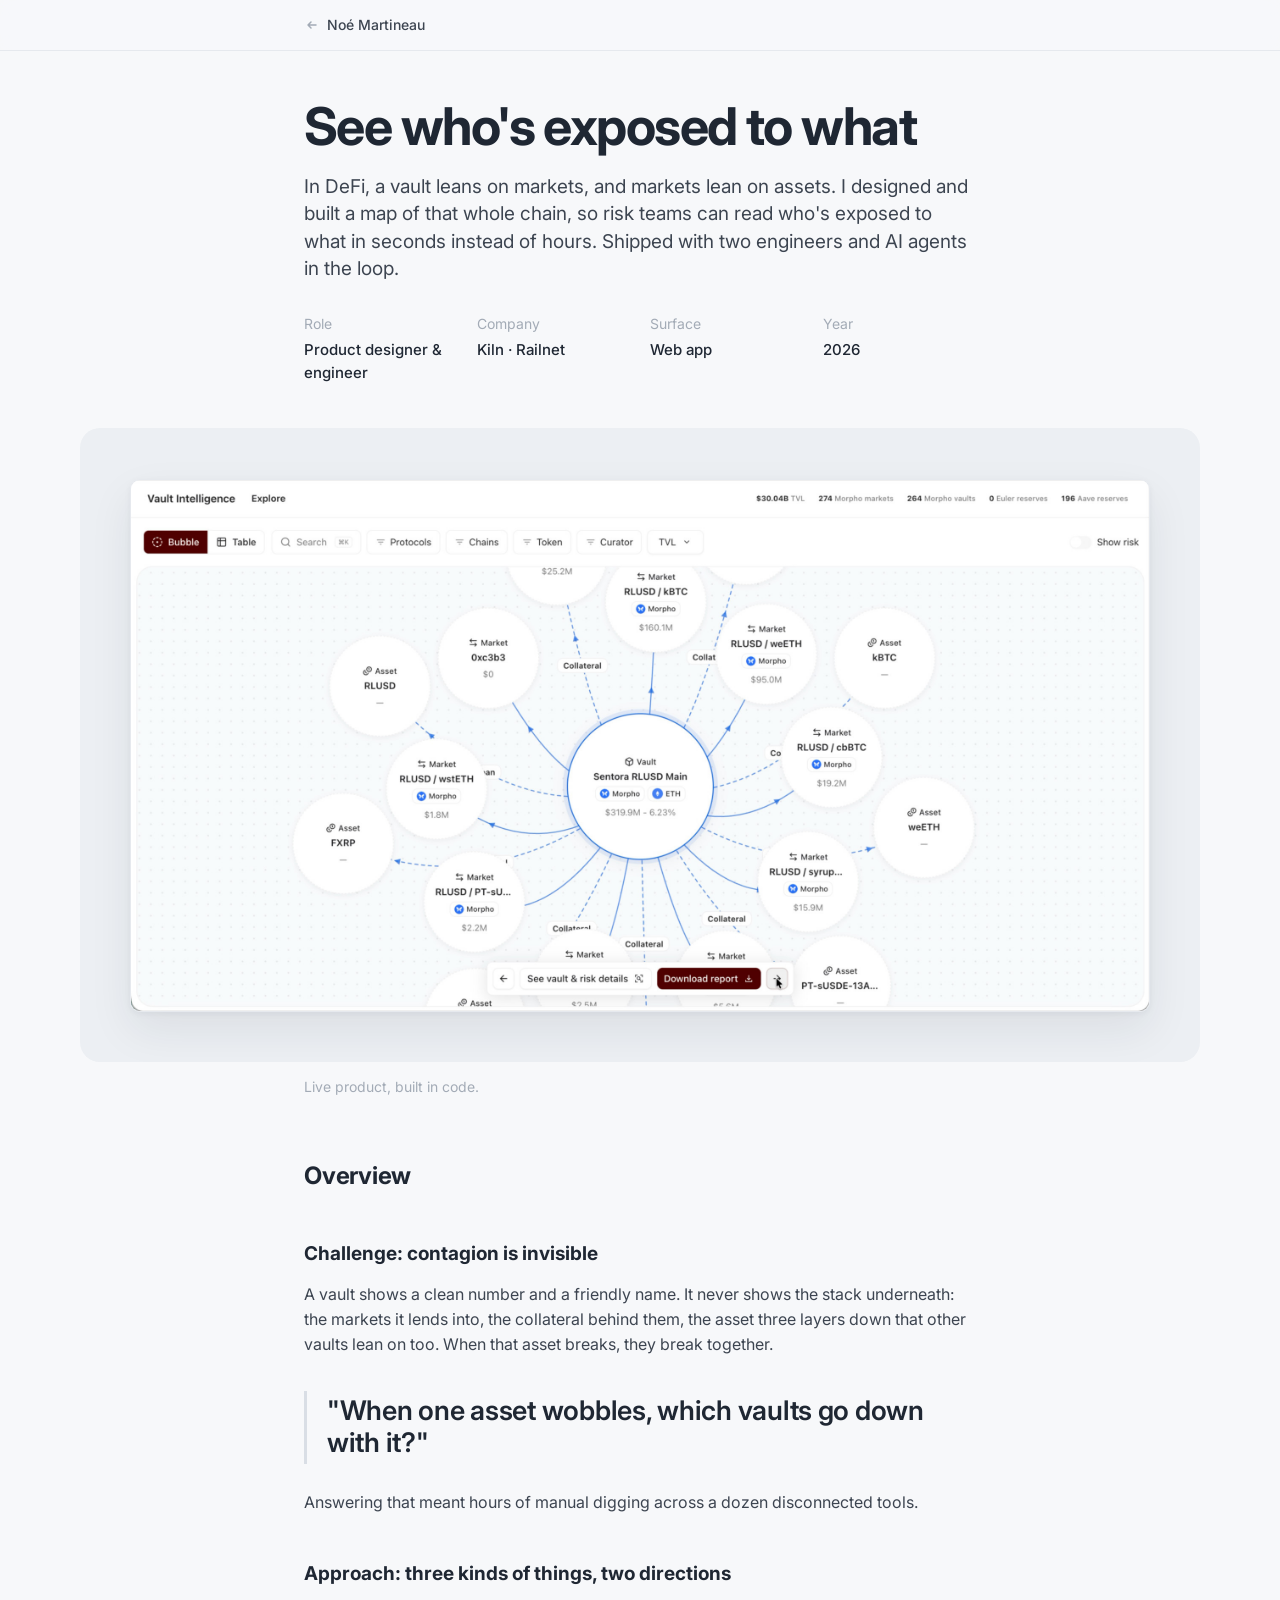
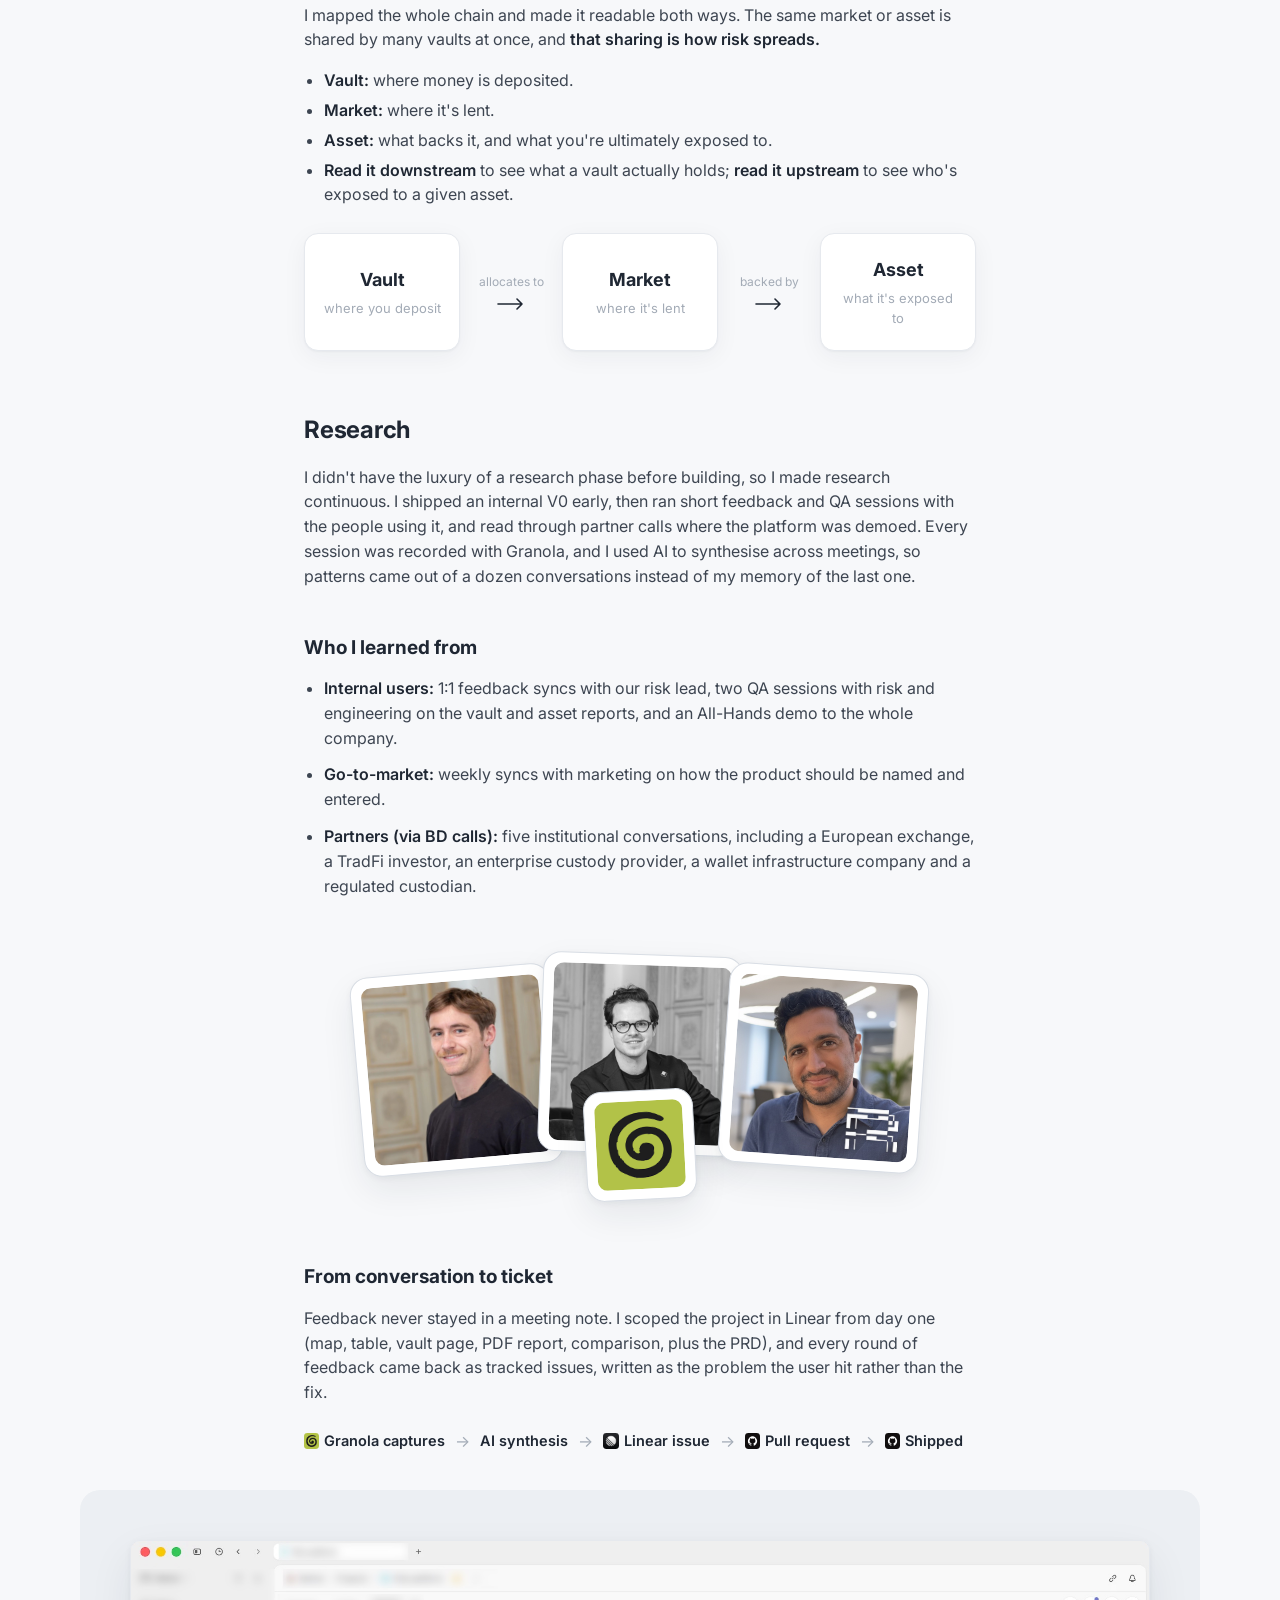
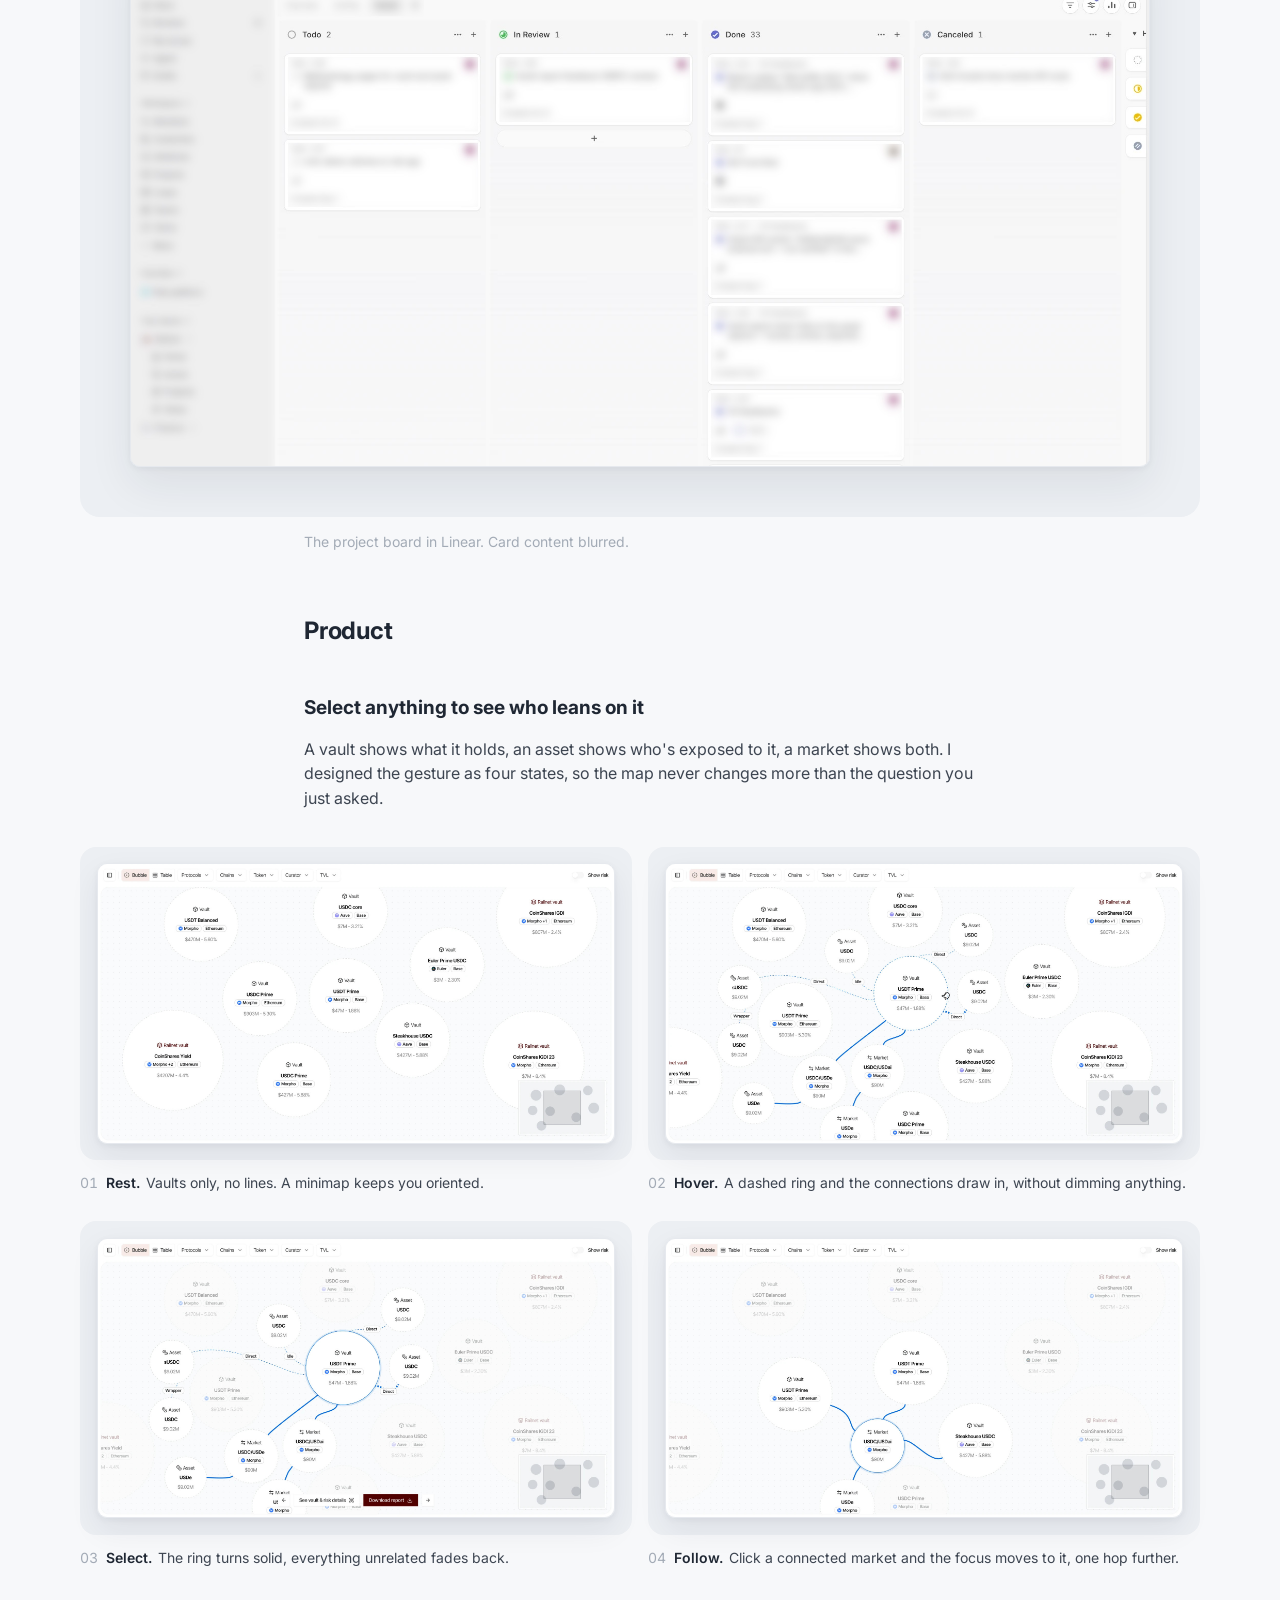
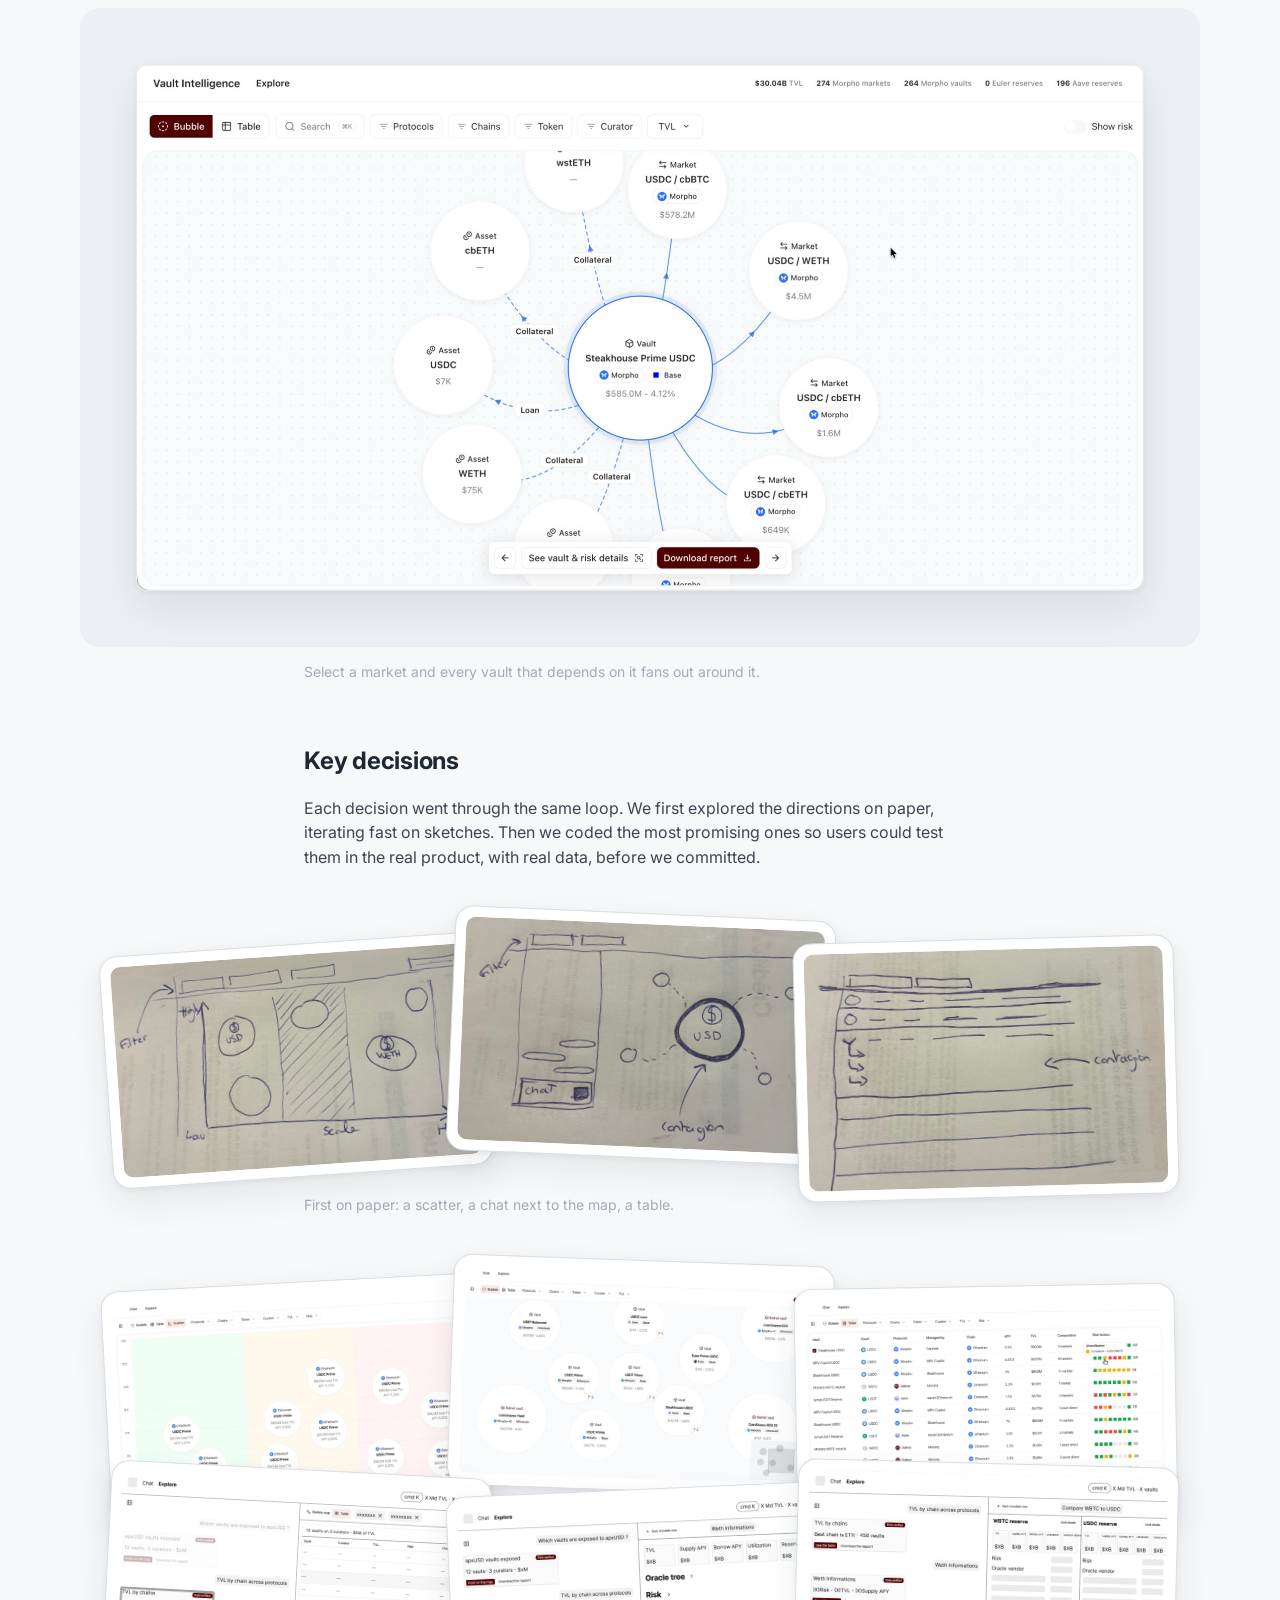
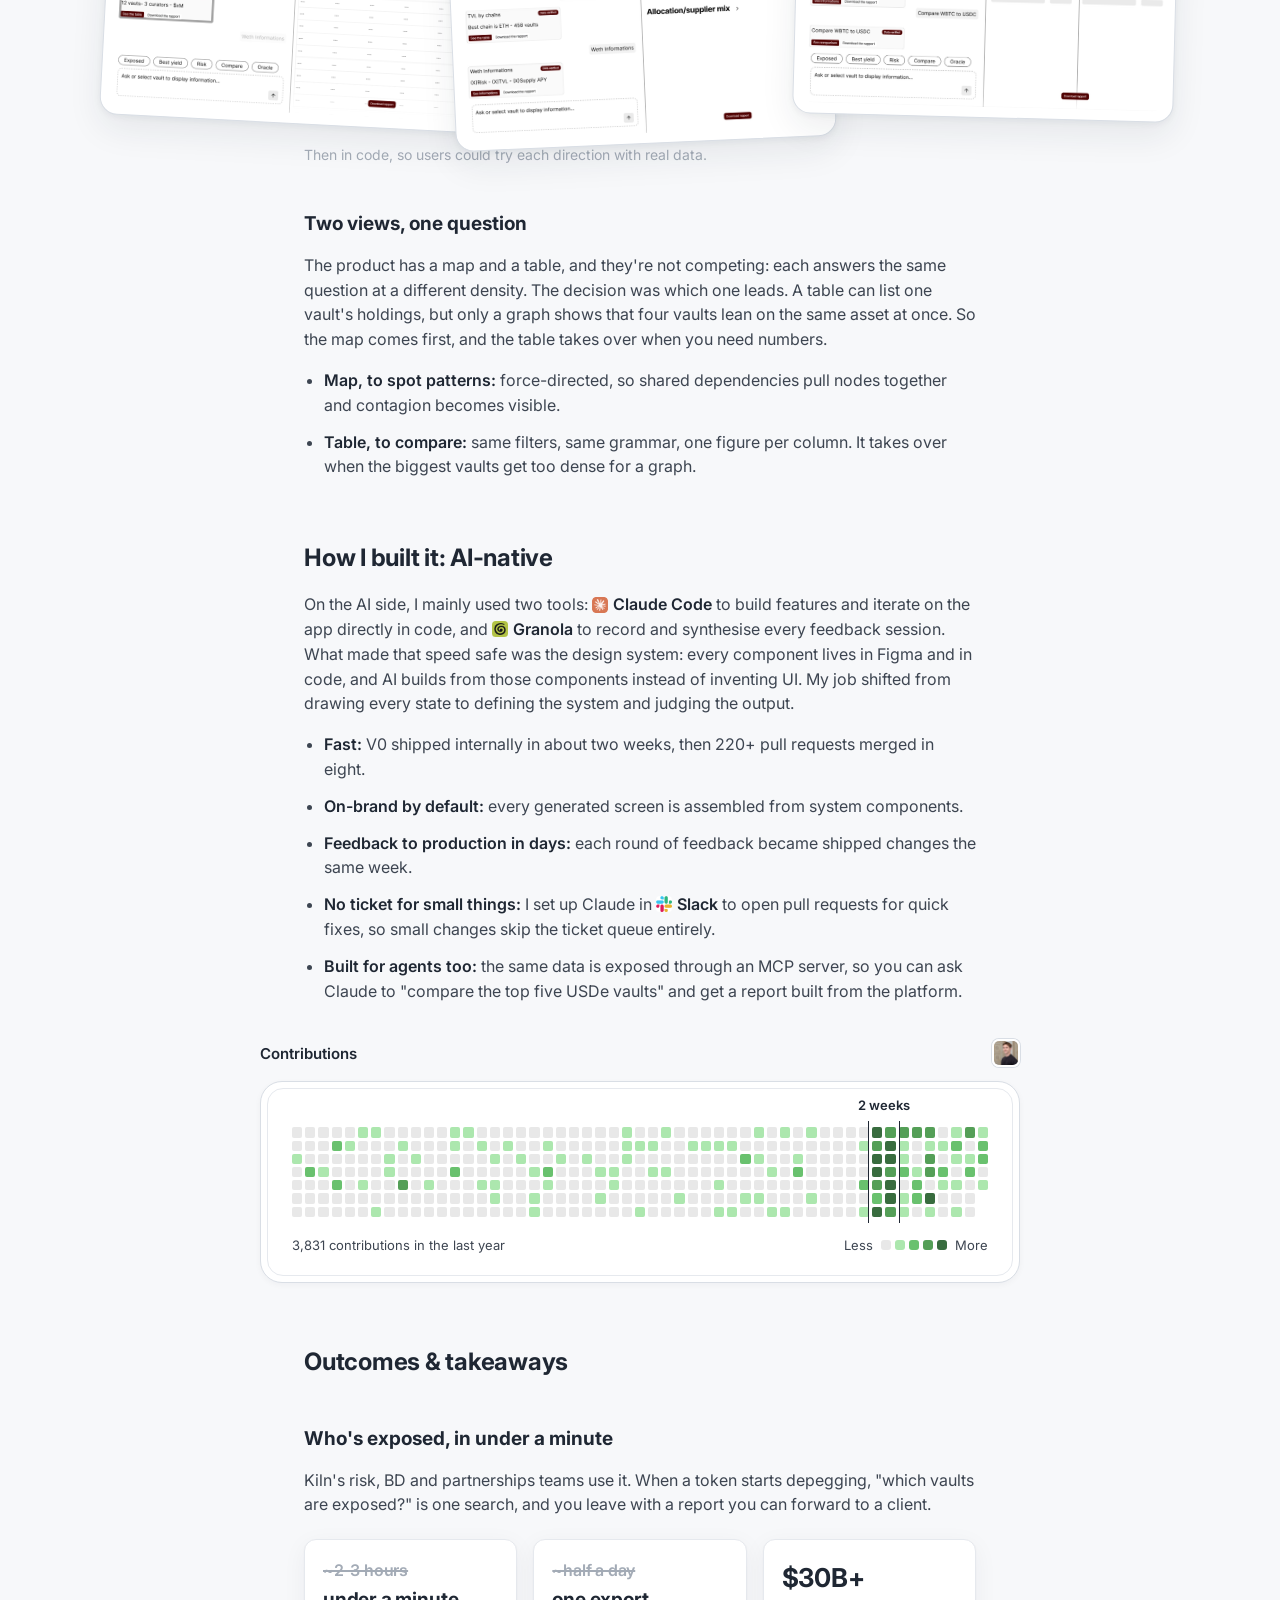
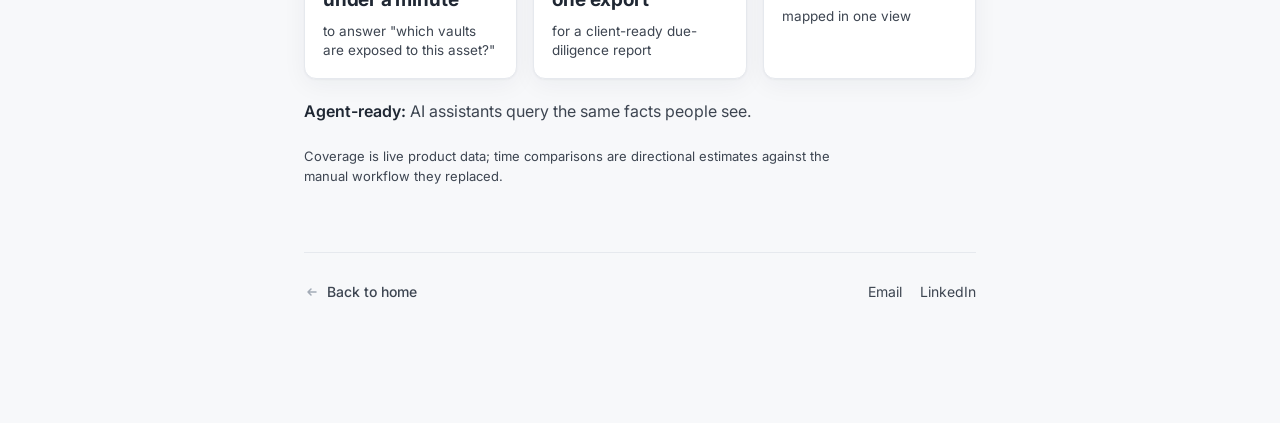
==== commit 73844544: "Rework Vault Intelligence case study Co-Authored-By: Claude Opus 5.5 <noreply@anthropic.com>" ====
--- a/vault-intelligence.html
+++ b/vault-intelligence.html
@@ -5,11 +5,15 @@
   <meta name="viewport" content="width=device-width, initial-scale=1.0" />
   <title>Vault Intelligence · Noé Martineau</title>
   <link rel="icon" type="image/svg+xml" href="assets/favicon.svg" />
-  <meta name="description" content="Case study: Vault Intelligence, a tool that maps DeFi exposure so you can read who's exposed to what in seconds." />
+  <meta name="description" content="Case study: Vault Intelligence, a map of DeFi exposure so risk teams read who's exposed to what in seconds." />
   <link rel="preconnect" href="https://fonts.googleapis.com" />
   <link rel="preconnect" href="https://fonts.gstatic.com" crossorigin />
   <link href="https://fonts.googleapis.com/css2?family=Inter:wght@400;500;600;700&display=swap" rel="stylesheet" />
-  <link rel="stylesheet" href="styles.css" />
+  <link rel="stylesheet" href="styles.css?v=20261029p" />
+  <script>
+    // Notes on facts to confirm only show up locally.
+    if (/^(localhost|127\.0\.0\.1)$/.test(location.hostname)) document.documentElement.classList.add('is-draft');
+  </script>
 </head>
 <body>
   <nav class="topnav">
@@ -22,59 +26,56 @@
   </nav>
 
   <article class="page case">
-    <!-- Hero -->
+    <!-- 0. Hero -->
     <header class="case__hero">
-      <h1 class="case__title">See who's <span class="accent">exposed</span> to what</h1>
-      <p class="dek">
-        In DeFi, a vault leans on markets, and markets lean on assets. Deposit into a "USDC vault" and
-        you're not really holding USDC, you're exposed to the whole chain beneath it. This tool maps that
-        chain, so you can read it in seconds instead of hours.
-      </p>
-      <p class="dek">
-        <strong>I designed and shipped this one end to end.</strong> The force-directed bubble graph and
-        every interaction on this page are live front-end code I wrote, not a prototype.
+      <h1 class="case__title">See who's exposed to what</h1>
+      <p class="case__dek">
+        In DeFi, a vault leans on markets, and markets lean on assets. I designed and built a map of that whole
+        chain, so risk teams can read who's exposed to what in seconds instead of hours. Shipped with two engineers
+        and AI agents in the loop.
       </p>
       <dl class="meta">
-        <div class="meta__item"><dt>Role</dt><dd>Product Designer &amp; Engineer</dd></div>
+        <div class="meta__item"><dt>Role</dt><dd>Product designer &amp; engineer</dd></div>
         <div class="meta__item"><dt>Company</dt><dd>Kiln · Railnet</dd></div>
         <div class="meta__item"><dt>Surface</dt><dd>Web app</dd></div>
         <div class="meta__item"><dt>Year</dt><dd>2026</dd></div>
       </dl>
     </header>
 
-    <!-- Hero media -->
-    <figure class="shot">
-      <video autoplay loop muted playsinline preload="auto" poster="assets/vi/contagion-poster.jpg">
-        <source src="assets/vi/contagion.mp4" type="video/mp4" />
-      </video>
+    <!-- VISUAL 01: Hero (can become a 10 s looping video of the same view) -->
+    <figure class="canvas canvas--bleed canvas--hero">
+      <div class="canvas__stage">
+        <img src="assets/vi/hero.jpg" alt="Vault Intelligence map: one vault at the centre, every market it lends into and every asset behind them" />
+      </div>
+      <figcaption>Live product, built in code.</figcaption>
     </figure>
-    <p class="case__caption">One vault at the centre, and every market and collateral asset it depends on radiating out from it.</p>
-
-    <!-- The problem -->
-    <section class="case-section">
-      <h2>You can't see what you're exposed to</h2>
-      <p>
-        A vault shows a clean number and a friendly name. It never shows the stack underneath: the markets it
-        lends into, the collateral behind them, the single asset three layers down that other vaults lean on
-        too. The same asset backs many vaults at once, so when it breaks, they break together.
-        <span class="accent">That's contagion, and it's invisible.</span>
+
+    <!-- 1. Overview -->
+    <section class="case-section">
+      <h2>Overview</h2>
+
+      <h3>Challenge: contagion is invisible</h3>
+      <p>
+        A vault shows a clean number and a friendly name. It never shows the stack underneath: the markets it lends
+        into, the collateral behind them, the asset three layers down that other vaults lean on too. When that asset
+        breaks, they break together.
       </p>
       <blockquote class="pull">"When one asset wobbles, which vaults go down with it?"</blockquote>
-      <p>
-        Until now, answering that meant an hour of manual digging across a dozen disconnected tools, long
-        after the damage was done.
-      </p>
-    </section>
-
-    <!-- The model -->
-    <section class="case-section">
-      <h2>Vaults, markets and assets</h2>
-      <p>
-        A vault is where money is deposited. A market is where that money is lent out. An asset is what
-        ultimately backs it. Vaults lean on markets; markets lean on assets, and the same market or asset is
-        shared by many vaults at once. <span class="accent">That sharing is exactly how risk spreads.</span>
-      </p>
-
+      <p>Answering that meant hours of manual digging across a dozen disconnected tools.</p>
+
+      <h3>Approach: three kinds of things, two directions</h3>
+      <p>
+        I mapped the whole chain and made it readable both ways. The same market or asset is shared by many vaults
+        at once, and <strong>that sharing is how risk spreads.</strong>
+      </p>
+      <ul class="case-list">
+        <li><strong>Vault:</strong> where money is deposited.</li>
+        <li><strong>Market:</strong> where it's lent.</li>
+        <li><strong>Asset:</strong> what backs it, and what you're ultimately exposed to.</li>
+        <li><strong>Read it downstream</strong> to see what a vault actually holds; <strong>read it upstream</strong> to see who's exposed to a given asset.</li>
+      </ul>
+
+      <!-- VISUAL 02: Vault → Market → Asset diagram -->
       <div class="model">
         <div class="model__node">
           <span class="model__name">Vault</span>
@@ -97,84 +98,211 @@
           <span class="model__sub">what it's exposed to</span>
         </div>
       </div>
-
-      <div class="dirnotes">
-        <p><strong>Read it downstream →</strong> what a vault actually holds.</p>
-        <p><strong>← Read it upstream,</strong> who's exposed to a given asset.</p>
-      </div>
-      <p style="margin-top:24px;">
-        A table can list any one vault's holdings. Only a graph shows that four vaults lean on the same asset
-        at once, which is the whole point. So the map is force-directed: shared dependencies pull nodes
-        together, and contagion becomes something you see rather than something you work out.
-      </p>
-    </section>
-
-    <!-- The interaction -->
-    <section class="case-section">
-      <h2>Click anything to see its connections</h2>
-      <ul class="ilist">
-        <li><strong>Hover a vault.</strong> See what it holds: the markets it allocates to, and the collateral behind them.</li>
-        <li><strong>Hover an asset.</strong> See who's exposed to it: every market and vault that touches it, deduplicated into one node.</li>
-        <li><strong>Hover a market.</strong> See both directions at once: the vaults using it, and the assets it leans on.</li>
+    </section>
+
+    <!-- 2. Research -->
+    <section class="case-section">
+      <h2>Research</h2>
+      <p>
+        I didn't have the luxury of a research phase before building, so I made research continuous. I shipped an
+        internal V0 early, then ran short feedback and QA sessions with the people using it, and read through partner
+        calls where the platform was demoed. Every session was recorded with Granola, and I used AI to synthesise
+        across meetings, so patterns came out of a dozen conversations instead of my memory of the last one.
+      </p>
+
+      <h3>Who I learned from</h3>
+      <ul class="case-list case-list--spaced">
+        <li><strong>Internal users:</strong> 1:1 feedback syncs with our risk lead, two QA sessions with risk and engineering on the vault and asset reports, and an All-Hands demo to the whole company.</li>
+        <li><strong>Go-to-market:</strong> weekly syncs with marketing on how the product should be named and entered.</li>
+        <li><strong>Partners (via BD calls):</strong> five institutional conversations, including a European exchange, a TradFi investor, an enterprise custody provider, a wallet infrastructure company and a regulated custodian.</li>
       </ul>
-    </section>
-
-    <!-- Moment: asset exposure -->
-    <section class="case-section">
-      <h2>See everyone exposed to an asset</h2>
-      <p class="case__sub">The clearest proof of contagion: select one node, and the whole crowd that depends on it appears.</p>
-      <figure class="shot">
-        <video autoplay loop muted playsinline preload="auto" poster="assets/vi/exposure-poster.jpg">
-          <source src="assets/vi/exposure.mp4" type="video/mp4" />
-        </video>
-      </figure>
-      <p class="case__caption"><strong>Everyone exposed, in one move.</strong> Select a market or asset and the whole crowd that leans on it fans out around it, including the connections you'd never have found by hand.</p>
-    </section>
-
-    <!-- Moment: search & filter -->
-    <section class="case-section">
-      <h2>Search and filter the whole map</h2>
-      <p class="case__sub">Type a vault, asset or curator, or filter by protocol and chain, and the universe reframes around the answer.</p>
-      <figure class="shot">
-        <video autoplay loop muted playsinline preload="auto" poster="assets/vi/search-poster.jpg">
-          <source src="assets/vi/search.mp4" type="video/mp4" />
-        </video>
-      </figure>
-      <p class="case__caption"><strong>Search &amp; filter.</strong> Ask the question; the platform decides where to show you the answer.</p>
-    </section>
-
-    <!-- How we show risk -->
-    <section class="case-section">
-      <h2>We show facts, not verdicts</h2>
-      <p>
-        We legally can't call a vault "safe" or "risky", a product that publishes that would be regulated
-        investment advice. So I designed the opposite: no scores, no ratings, no judgment words.
-      </p>
-      <p>
-        Every point on screen is a sourceable fact, a 72-hour timelock, a fixed-price oracle, an 86% LLTV,
-        marked as a strength or as something to review. The product shows you where the risks lie and lets
-        you decide.
-      </p>
-      <figure class="shot">
-        <video autoplay loop muted playsinline preload="auto" poster="assets/vi/risk-poster.jpg">
-          <source src="assets/vi/risk.mp4" type="video/mp4" />
-        </video>
-      </figure>
-      <p class="case__caption">Toggle risk on, and every node carries a sourced breakdown: strengths, and the facts worth reviewing, in plain language.</p>
-      <div class="flags">
-        <span class="flag flag--strength">✓ <b>Strength</b> the fact meets the threshold</span>
-        <span class="flag flag--review">⚑ <b>To review</b> the fact deviates, not "bad"</span>
-      </div>
-    </section>
-
-    <!-- What it's for -->
-    <section class="case-section">
-      <h2>Who's exposed, in under a minute</h2>
-      <p>
-        Kiln's risk, BD and partnerships teams use it, along with partners doing vault due diligence. When a
-        token starts depegging, "which vaults are exposed to this?" now gets answered in a single search
-        instead of an afternoon of manual digging across a dozen tools, and you leave with a report you can
-        forward to a client.
+
+      <!-- VISUAL 03: the people I learned from, and Granola -->
+      <figure class="canvas">
+        <div class="collage collage--trio">
+          <div class="print" style="--r:-5deg; --y:8px;"><img src="assets/vi/research/person-1.jpg" alt="Portrait of a colleague I ran feedback sessions with" loading="lazy" /></div>
+          <div class="print" style="--r:2deg; --y:-8px;"><img src="assets/vi/research/person-2.jpg" alt="Portrait of a colleague I ran feedback sessions with" loading="lazy" /></div>
+          <div class="print" style="--r:4deg; --y:6px;"><img src="assets/vi/research/person-3.jpg" alt="Portrait of a colleague I ran feedback sessions with" loading="lazy" /></div>
+          <div class="print print--badge" style="--r:-3deg;"><img src="assets/vi/research/granola.png" alt="Granola logo" loading="lazy" /></div>
+        </div>
+      </figure>
+
+      <h3>From conversation to ticket</h3>
+      <p>
+        Feedback never stayed in a meeting note. I scoped the project in Linear from day one (map, table, vault page,
+        PDF report, comparison, plus the PRD), and every round of feedback came back as tracked issues, written as the
+        problem the user hit rather than the fix.
+      </p>
+      <figure class="loop-fig">
+        <div class="loop loop--compact loop--plain">
+          <div class="loop__step"><span class="loop__label"><img src="assets/logos/granola.png" alt="" />Granola captures</span></div>
+          <span class="loop__arrow" aria-hidden="true">→</span>
+          <div class="loop__step"><span class="loop__label">AI synthesis</span></div>
+          <span class="loop__arrow" aria-hidden="true">→</span>
+          <div class="loop__step"><span class="loop__label"><img src="assets/logos/linear.png" alt="" />Linear issue</span></div>
+          <span class="loop__arrow" aria-hidden="true">→</span>
+          <div class="loop__step"><span class="loop__label"><img src="assets/logos/github.png" alt="" />Pull request</span></div>
+          <span class="loop__arrow" aria-hidden="true">→</span>
+          <div class="loop__step"><span class="loop__label"><img src="assets/logos/github.png" alt="" />Shipped</span></div>
+        </div>
+      </figure>
+
+      <figure class="canvas canvas--bleed">
+        <div class="canvas__stage"><img src="assets/vi/linear-board.jpg" alt="The project's Linear board with Todo, In Review, Done and Canceled columns; card content blurred" loading="lazy" /></div>
+        <figcaption>The project board in Linear. Card content blurred.</figcaption>
+      </figure>
+    </section>
+
+    <!-- 3. Product -->
+    <section class="case-section">
+      <h2>Product</h2>
+
+      <h3>Select anything to see who leans on it</h3>
+      <p>
+        A vault shows what it holds, an asset shows who's exposed to it, a market shows both. I designed the gesture
+        as four states, so the map never changes more than the question you just asked.
+      </p>
+
+      <!-- VISUAL 04: the four states -->
+      <figure class="canvas">
+        <div class="states">
+          <div class="state">
+            <div class="state__stage"><img src="assets/vi/state-rest.jpg" alt="Map at rest: vault bubbles only, with a minimap in the corner" loading="lazy" /></div>
+            <span class="state__text"><span class="state__n">01</span><b>Rest.</b>Vaults only, no lines. A minimap keeps you oriented.</span>
+          </div>
+          <div class="state">
+            <div class="state__stage"><img src="assets/vi/state-hover.jpg" alt="Hovering a vault: a dashed blue ring and its connections drawn in, nothing dimmed" loading="lazy" /></div>
+            <span class="state__text"><span class="state__n">02</span><b>Hover.</b>A dashed ring and the connections draw in, without dimming anything.</span>
+          </div>
+          <div class="state">
+            <div class="state__stage"><img src="assets/vi/state-select.jpg" alt="Vault selected: solid blue ring, everything unrelated fades back" loading="lazy" /></div>
+            <span class="state__text"><span class="state__n">03</span><b>Select.</b>The ring turns solid, everything unrelated fades back.</span>
+          </div>
+          <div class="state">
+            <div class="state__stage"><img src="assets/vi/state-recentre.jpg" alt="A connected market selected in turn: the focus moves to it, one hop further" loading="lazy" /></div>
+            <span class="state__text"><span class="state__n">04</span><b>Follow.</b>Click a connected market and the focus moves to it, one hop further.</span>
+          </div>
+        </div>
+      </figure>
+
+      <!-- VISUAL 05: who leans on a market -->
+      <figure class="canvas canvas--crop">
+        <div class="canvas__stage">
+          <video autoplay loop muted playsinline preload="metadata" poster="assets/vi/exposure-poster.jpg">
+            <source src="assets/vi/exposure.mp4" type="video/mp4" />
+          </video>
+        </div>
+        <figcaption>Select a market and every vault that depends on it fans out around it.</figcaption>
+      </figure>
+    </section>
+
+    <!-- 4. Key decisions -->
+    <section class="case-section">
+      <h2>Key decisions</h2>
+      <p>
+        Each decision went through the same loop. We first explored the directions on paper, iterating fast on
+        sketches. Then we coded the most promising ones so users could test them in the real product, with real
+        data, before we committed.
+      </p>
+
+      <!-- VISUAL 09: explorations, on paper then in code -->
+      <figure class="canvas">
+        <div class="collage">
+          <div class="print" style="--r:-4deg; --y:10px;"><img src="assets/vi/explore/sketch-1.jpg" alt="Paper sketch: vaults placed on a scatter of risk against yield, with filters" loading="lazy" /></div>
+          <div class="print" style="--r:2.5deg; --y:-14px;"><img src="assets/vi/explore/sketch-2.jpg" alt="Paper sketch: a chat panel next to an asset bubble with its contagion links" loading="lazy" /></div>
+          <div class="print" style="--r:-1.5deg; --y:18px;"><img src="assets/vi/explore/sketch-3.jpg" alt="Paper sketch: a table layout with a contagion column" loading="lazy" /></div>
+        </div>
+        <figcaption>First on paper: a scatter, a chat next to the map, a table.</figcaption>
+      </figure>
+
+      <figure class="canvas">
+        <div class="collage">
+          <div class="print" style="--r:-3deg; --y:12px;"><img src="assets/vi/explore/code-scatter.jpg" alt="Coded exploration: vaults on a scatter of APY against risk bands" loading="lazy" /></div>
+          <div class="print" style="--r:2deg; --y:-10px;"><img src="assets/vi/explore/code-risk-map.jpg" alt="Coded exploration: the bubble map with risk flags on each vault" loading="lazy" /></div>
+          <div class="print" style="--r:-1deg; --y:16px;"><img src="assets/vi/explore/code-risk-table.jpg" alt="Coded exploration: a table with a row of risk factor squares per vault" loading="lazy" /></div>
+          <div class="print" style="--r:3deg; --y:-6px;"><img src="assets/vi/explore/code-chat-1.jpg" alt="Coded exploration: a chat answering which vaults are exposed, next to a table" loading="lazy" /></div>
+          <div class="print" style="--r:-2.5deg; --y:14px;"><img src="assets/vi/explore/code-chat-2.jpg" alt="Coded exploration: a chat answer opening an asset's details" loading="lazy" /></div>
+          <div class="print" style="--r:1.5deg; --y:-12px;"><img src="assets/vi/explore/code-chat-3.jpg" alt="Coded exploration: a chat answer comparing two reserves side by side" loading="lazy" /></div>
+        </div>
+        <figcaption>Then in code, so users could try each direction with real data.</figcaption>
+      </figure>
+
+      <h3>Two views, one question</h3>
+      <p>
+        The product has a map and a table, and they're not competing: each answers the same question at a different
+        density. The decision was which one leads. A table can list one vault's holdings, but only a graph shows that
+        four vaults lean on the same asset at once. So the map comes first, and the table takes over when you need
+        numbers.
+      </p>
+      <ul class="case-list case-list--spaced">
+        <li><strong>Map, to spot patterns:</strong> force-directed, so shared dependencies pull nodes together and contagion becomes visible.</li>
+        <li><strong>Table, to compare:</strong> same filters, same grammar, one figure per column. It takes over when the biggest vaults get too dense for a graph.</li>
+      </ul>
+    </section>
+
+    <!-- 5. How I built it -->
+    <section class="case-section">
+      <h2>How I built it: AI-native</h2>
+      <p>
+        On the AI side, I mainly used two tools: <span class="tool"><img src="assets/logos/claude.png" alt="" />Claude Code</span>
+        to build features and iterate on the app directly in code, and
+        <span class="tool"><img src="assets/logos/granola.png" alt="" />Granola</span> to record and synthesise every
+        feedback session. What made that speed safe was the design system: every component lives in Figma and in code, and AI builds
+        from those components instead of inventing UI. My job shifted from drawing every state to defining the
+        system and judging the output.
+      </p>
+      <ul class="case-list case-list--spaced">
+        <li><strong>Fast:</strong> V0 shipped internally in about two weeks, then 220+ pull requests merged in eight.</li>
+        <li><strong>On-brand by default:</strong> every generated screen is assembled from system components.</li>
+        <li><strong>Feedback to production in days:</strong> each round of feedback became shipped changes the same week.</li>
+        <li><strong>No ticket for small things:</strong> I set up Claude in <span class="tool"><img src="assets/logos/slack.png" alt="" />Slack</span> to open pull requests for quick fixes, so small changes skip the ticket queue entirely.</li>
+        <li><strong>Built for agents too:</strong> the same data is exposed through an MCP server, so you can ask Claude to "compare the top five USDe vaults" and get a report built from the platform.</li>
+      </ul>
+
+      <!-- GitHub contributions over the last year -->
+      <figure class="canvas canvas--contrib">
+        <div class="contrib__head">
+          <span class="contrib__title">Contributions</span>
+          <img class="contrib__avatar" src="assets/avatar.jpg" alt="Noé Martineau" />
+        </div>
+        <div class="contrib__frame">
+          <div class="contrib__card">
+            <div class="contrib__wrap">
+            <div class="contrib__span" style="--start:44;" aria-hidden="true"><span>2 weeks</span></div>
+            <div class="contrib__grid" role="img" aria-label="GitHub contribution graph: 3,831 contributions in the last year">
+            <i></i><i></i><i class="l1"></i><i></i><i></i><i></i><i></i><i></i><i></i><i></i><i class="l2"></i><i></i><i></i><i></i><i></i><i></i><i></i><i class="l1"></i><i></i><i></i><i></i><i></i><i class="l2"></i><i></i><i></i><i class="l2"></i><i></i><i></i>
+            <i></i><i class="l1"></i><i></i><i></i><i></i><i></i><i></i><i class="l1"></i><i></i><i></i><i></i><i class="l1"></i><i></i><i></i><i class="l1"></i><i></i><i></i><i></i><i></i><i></i><i class="l1"></i><i></i><i></i><i class="l1"></i><i class="l1"></i><i></i><i></i><i></i>
+            <i></i><i class="l1"></i><i></i><i></i><i class="l3"></i><i></i><i></i><i></i><i></i><i class="l1"></i><i></i><i></i><i></i><i></i><i></i><i></i><i></i><i></i><i class="l1"></i><i></i><i></i><i></i><i></i><i></i><i></i><i></i><i></i><i></i>
+            <i class="l1"></i><i class="l1"></i><i></i><i class="l2"></i><i></i><i></i><i></i><i class="l1"></i><i></i><i></i><i></i><i></i><i></i><i></i><i></i><i class="l1"></i><i></i><i></i><i class="l1"></i><i></i><i></i><i></i><i></i><i class="l1"></i><i></i><i class="l1"></i><i class="l1"></i><i></i>
+            <i></i><i class="l1"></i><i></i><i></i><i></i><i></i><i></i><i></i><i></i><i class="l1"></i><i></i><i></i><i></i><i></i><i></i><i></i><i></i><i class="l1"></i><i></i><i class="l1"></i><i class="l1"></i><i></i><i class="l1"></i><i></i><i class="l2"></i><i class="l1"></i><i></i><i></i>
+            <i></i><i></i><i class="l1"></i><i></i><i></i><i></i><i></i><i></i><i></i><i></i><i></i><i></i><i></i><i></i><i></i><i></i><i class="l1"></i><i></i><i></i><i></i><i></i><i></i><i></i><i></i><i class="l1"></i><i></i><i class="l1"></i><i></i>
+            <i></i><i></i><i></i><i class="l1"></i><i class="l1"></i><i></i><i></i><i class="l1"></i><i class="l1"></i><i class="l1"></i><i></i><i></i><i></i><i></i><i></i><i class="l1"></i><i></i><i></i><i></i><i></i><i class="l1"></i><i></i><i class="l1"></i><i></i><i class="l1"></i><i></i><i></i><i></i>
+            <i class="l1"></i><i></i><i></i><i class="l1"></i><i></i><i></i><i></i><i></i><i></i><i></i><i></i><i></i><i class="l1"></i><i></i><i></i><i class="l1"></i><i></i><i></i><i></i><i></i><i></i><i></i><i class="l1"></i><i></i><i></i><i></i><i></i><i></i>
+            <i></i><i class="l1"></i><i></i><i></i><i class="l1"></i><i></i><i class="l1"></i><i></i><i class="l1"></i><i></i><i></i><i></i><i></i><i class="l1"></i><i></i><i></i><i class="l2"></i><i></i><i></i><i class="l1"></i><i></i><i class="l1"></i><i></i><i class="l1"></i><i></i><i></i><i class="l1"></i><i></i>
+            <i></i><i></i><i></i><i class="l1"></i><i></i><i></i><i class="l1"></i><i class="l1"></i><i></i><i></i><i></i><i></i><i></i><i class="l1"></i><i></i><i></i><i class="l1"></i><i class="l2"></i><i></i><i></i><i></i><i class="l1"></i><i></i><i></i><i></i><i></i><i class="l1"></i><i></i>
+            <i></i><i></i><i></i><i></i><i></i><i></i><i></i><i></i><i></i><i></i><i></i><i></i><i></i><i></i><i></i><i></i><i></i><i></i><i></i><i></i><i></i><i></i><i class="l1"></i><i></i><i></i><i class="l2"></i><i></i><i class="l1"></i>
+            <i class="l4"></i><i class="l3"></i><i class="l4"></i><i class="l4"></i><i class="l3"></i><i class="l2"></i><i class="l4"></i><i class="l3"></i><i class="l4"></i><i class="l4"></i><i class="l3"></i><i class="l4"></i><i class="l4"></i><i class="l3"></i><i class="l3"></i><i class="l1"></i><i class="l1"></i><i class="l2"></i><i></i><i class="l1"></i><i class="l1"></i><i class="l3"></i><i></i><i></i><i class="l1"></i><i class="l2"></i><i class="l2"></i><i></i>
+            <i class="l3"></i><i class="l1"></i><i class="l3"></i><i class="l3"></i><i></i><i class="l4"></i><i class="l1"></i><i></i><i class="l1"></i><i></i><i class="l2"></i><i class="l1"></i><i></i><i></i><i class="l1"></i><i class="l2"></i><i class="l1"></i><i></i><i class="l1"></i><i></i><i class="l1"></i><i class="l3"></i><i></i><i class="l1"></i><i class="l2"></i><i></i><i></i><i></i>
+            <i class="l1"></i><i class="l2"></i><i class="l2"></i><i></i><i class="l1"></i><i class="lx"></i><i class="lx"></i>
+            </div>
+            </div>
+            <div class="contrib__foot">
+              <span>3,831 contributions in the last year</span>
+              <span class="contrib__legend" aria-hidden="true"><span>Less</span><i style="background:#e8e8e8"></i><i style="background:#ace7ae"></i><i style="background:#69c16e"></i><i style="background:#549f57"></i><i style="background:#386c3e"></i><span>More</span></span>
+            </div>
+          </div>
+        </div>
+      </figure>
+    </section>
+
+    <!-- 6. Outcomes -->
+    <section class="case-section">
+      <h2>Outcomes &amp; takeaways</h2>
+
+      <h3>Who's exposed, in under a minute</h3>
+      <p>
+        Kiln's risk, BD and partnerships teams use it. When a token starts depegging, "which vaults are exposed?" is
+        one search, and you leave with a report you can forward to a client.
       </p>
 
       <div class="impact">
@@ -183,29 +311,16 @@
           <span class="impact__label">to answer "which vaults are exposed to this asset?"</span>
         </div>
         <div class="impact__item">
+          <span class="impact__delta"><span class="impact__from">~half a day</span><span class="impact__to">one export</span></span>
+          <span class="impact__label">for a client-ready due-diligence report</span>
+        </div>
+        <div class="impact__item">
           <span class="impact__delta impact__delta--single">$30B+</span>
-          <span class="impact__label">TVL mapped in one view, across 270+ markets and 260+ vaults</span>
-        </div>
-        <div class="impact__item">
-          <span class="impact__delta"><span class="impact__from">~half a day</span><span class="impact__to">one export</span></span>
-          <span class="impact__label">for a vault due-diligence report you can forward to a client</span>
+          <span class="impact__label">mapped in one view</span>
         </div>
       </div>
-      <p class="case__note">
-        Coverage is live product data; the time comparisons are directional estimates against the manual
-        workflow they replaced. Hard adoption figures to be added once measured.
-      </p>
-    </section>
-
-    <!-- Hindsight -->
-    <section class="case-section">
-      <h2>If I did it again</h2>
-      <p>
-        <strong>The force-directed map is beautiful, but it gets dense on the biggest vaults.</strong> I
-        leaned on it hard because it makes contagion obvious; at scale, readability suffers. I'd design the
-        table view and progressive disclosure alongside it from day one, so the map holds up on the largest
-        positions, not just in the demo.
-      </p>
+      <p style="margin-top:20px;"><strong>Agent-ready:</strong> AI assistants query the same facts people see.</p>
+      <p class="case__note">Coverage is live product data; time comparisons are directional estimates against the manual workflow they replaced.</p>
     </section>
 
     <footer class="case__footer">
--- a/styles.css
+++ b/styles.css
@@ -422,7 +422,7 @@
   align-items: center;
   gap: 7px;
   width: 100%;
-  max-width: 812px;
+  max-width: 720px;
   margin: 0 auto;
   padding: 14px 24px;
   font-size: 14px;
@@ -447,7 +447,7 @@
 }
 
 .case {
-  max-width: 812px;
+  max-width: 720px;
   padding-top: 48px;
 }
 
@@ -607,7 +607,7 @@
 
 /* Pull quote */
 .pull {
-  margin: 10px 0 22px;
+  margin: 34px 0 26px;
   padding: 4px 0 4px 20px;
   border-left: 3px solid var(--divider);
   font-size: clamp(21px, 3vw, 27px);
@@ -1395,6 +1395,162 @@
   height: auto;
 }
 
+/* Visual-craft close-ups */
+.detail {
+  margin: 22px 0;
+}
+
+.detail img {
+  display: block;
+  width: 100%;
+  height: auto;
+  border-radius: 12px;
+  border: 1px solid var(--border);
+  box-shadow: var(--shadow);
+}
+
+.detail figcaption {
+  margin-top: 12px;
+  max-width: 68ch;
+  font-size: 15px;
+  color: var(--text);
+}
+
+.detail figcaption strong {
+  color: var(--text-strong);
+}
+
+/* Rebuilt-in-code UI components */
+.ui-card {
+  padding: 22px 24px;
+  background: var(--surface);
+  border: 1px solid var(--border);
+  border-radius: 14px;
+  box-shadow: var(--shadow);
+}
+
+.ui-card__head {
+  display: flex;
+  align-items: center;
+  justify-content: space-between;
+  gap: 12px;
+  margin-bottom: 6px;
+}
+
+.ui-card__label {
+  font-size: 15px;
+  font-weight: 600;
+  color: var(--text-strong);
+}
+
+.ui-seg {
+  display: inline-flex;
+  gap: 2px;
+  padding: 3px;
+  background: var(--bg);
+  border: 1px solid var(--border);
+  border-radius: 999px;
+}
+
+.ui-seg__opt {
+  padding: 4px 11px;
+  border-radius: 999px;
+  font-size: 12px;
+  color: var(--text-muted);
+}
+
+.ui-seg__opt--on {
+  background: var(--surface);
+  color: var(--text-strong);
+  box-shadow: 0 1px 2px rgba(23, 33, 51, 0.06);
+}
+
+.ui-donut {
+  display: flex;
+  align-items: center;
+  flex-wrap: wrap;
+  gap: 28px;
+  padding: 10px 0 4px;
+}
+
+.ui-donut__ring {
+  position: relative;
+  width: 180px;
+  height: 180px;
+  flex-shrink: 0;
+}
+
+.ui-donut__track {
+  stroke: #f8cba9;
+}
+
+.ui-donut__arc {
+  stroke: #ef6d2d;
+  stroke-dasharray: 502.65;
+  stroke-dashoffset: 502.65;
+  transition: stroke-dashoffset 1.1s cubic-bezier(0.4, 0, 0.2, 1);
+}
+
+.ui-donut.is-in .ui-donut__arc {
+  stroke-dashoffset: 351.85;
+}
+
+.ui-donut__center {
+  position: absolute;
+  inset: 0;
+  display: flex;
+  flex-direction: column;
+  align-items: center;
+  justify-content: center;
+}
+
+.ui-donut__value {
+  font-size: 26px;
+  font-weight: 700;
+  letter-spacing: -0.02em;
+  color: var(--text-strong);
+  font-variant-numeric: tabular-nums;
+}
+
+.ui-donut__sub {
+  font-size: 13px;
+  color: var(--text-muted);
+}
+
+.ui-donut__legend {
+  display: flex;
+  flex-direction: column;
+  gap: 10px;
+}
+
+.ui-legend {
+  display: flex;
+  align-items: center;
+  gap: 8px;
+  padding: 8px 12px;
+  background: var(--surface);
+  border: 1px solid var(--border);
+  border-radius: 8px;
+  font-size: 14px;
+  color: var(--text);
+}
+
+.ui-dot {
+  width: 12px;
+  height: 12px;
+  border-radius: 3px;
+  flex-shrink: 0;
+}
+
+.ui-dot--stake { background: #ef6d2d; }
+.ui-dot--defi { background: #f8cba9; }
+
+@media (prefers-reduced-motion: reduce) {
+  .ui-donut__arc {
+    transition: none;
+  }
+}
+
 /* Case study TL;DR / summary box */
 .case__tldr {
   margin: 22px 0 0;
@@ -1411,3 +1567,803 @@
 .case__tldr strong {
   color: var(--text-strong);
 }
+
+/* ============================================================
+   Canvas layout: staged visuals wider than the text column
+   ============================================================ */
+
+:root {
+  --stage: #eceff3;
+  --wide: 1120px;
+}
+
+body {
+  overflow-x: clip;
+}
+
+/* A figure that breaks out of the 672px text column */
+.canvas {
+  position: relative;
+  left: 50%;
+  width: min(var(--wide), calc(100vw - 32px));
+  margin: 36px 0 40px;
+  transform: translateX(-50%);
+}
+
+.canvas__stage {
+  position: relative;
+  overflow: hidden;
+  background: var(--stage);
+  border-radius: 20px;
+}
+
+/* A full screen, whole and uncropped, centred on the stage */
+.canvas--bleed .canvas__stage {
+  padding: clamp(16px, 4.5%, 52px);
+}
+
+.canvas--bleed .canvas__stage img {
+  display: block;
+  width: 100%;
+  height: auto;
+  border: 1px solid var(--border);
+  border-radius: 10px;
+  box-shadow: 0 2px 6px rgba(23, 33, 51, 0.05), 0 18px 44px rgba(23, 33, 51, 0.08);
+}
+
+/* A close-up centred on the stage */
+.canvas--crop .canvas__stage {
+  display: flex;
+  align-items: center;
+  justify-content: center;
+  padding: clamp(20px, 5%, 56px);
+}
+
+.canvas--crop .canvas__stage img {
+  display: block;
+  width: 100%;
+  height: auto;
+  border: 1px solid var(--border);
+  border-radius: 12px;
+  box-shadow: 0 2px 6px rgba(23, 33, 51, 0.05), 0 18px 44px rgba(23, 33, 51, 0.08);
+}
+
+.canvas--crop .canvas__stage img.is-md {
+  width: auto;
+  max-width: min(100%, 880px);
+}
+
+.canvas--crop .canvas__stage img.is-sm {
+  width: auto;
+  max-width: min(100%, 600px);
+}
+
+.canvas--crop .canvas__stage img.is-narrow {
+  width: auto;
+  max-width: 100%;
+  max-height: 640px;
+}
+
+.canvas--crop .canvas__stage video {
+  display: block;
+  width: 100%;
+  height: auto;
+  border: 1px solid var(--border);
+  border-radius: 12px;
+  box-shadow: 0 2px 6px rgba(23, 33, 51, 0.05), 0 18px 44px rgba(23, 33, 51, 0.08);
+}
+
+/* Two stages side by side */
+.canvas--pair {
+  display: grid;
+  grid-template-columns: 1fr 1fr;
+  gap: 16px;
+}
+
+.canvas--pair figcaption {
+  grid-column: 1 / -1;
+}
+
+.canvas--pair .canvas__stage {
+  padding: clamp(12px, 3%, 24px);
+}
+
+.canvas--pair .canvas__stage img {
+  display: block;
+  width: 100%;
+  height: auto;
+  border: 1px solid var(--border);
+  border-radius: 8px;
+  box-shadow: 0 2px 6px rgba(23, 33, 51, 0.05), 0 12px 30px rgba(23, 33, 51, 0.07);
+}
+
+/* Captions line up with the text column */
+.canvas figcaption {
+  max-width: 672px;
+  margin: 14px auto 0;
+  font-size: 14px;
+  line-height: 1.5;
+  color: var(--text-muted);
+}
+
+.canvas figcaption strong {
+  font-weight: 500;
+  color: var(--text-strong);
+}
+
+/* Hero: first visual, directly under the title block */
+.canvas--hero {
+  margin-top: 44px;
+}
+
+/* Hero subtitle */
+.case__dek {
+  margin: 18px 0 0;
+  max-width: 60ch;
+  font-size: 19px;
+  line-height: 1.45;
+  color: var(--text);
+}
+
+/* Decision blocks: a claim, two sentences, a close-up */
+.decision + .decision {
+  margin-top: 8px;
+}
+
+.decision h3 {
+  margin-top: 48px;
+}
+
+/* Directions explored: four schematic structures */
+.explore {
+  display: grid;
+  grid-template-columns: repeat(4, 1fr);
+  gap: 16px;
+}
+
+.explore__item {
+  display: flex;
+  flex-direction: column;
+  gap: 12px;
+}
+
+.explore__stage {
+  display: flex;
+  flex-direction: column;
+  gap: 6px;
+  aspect-ratio: 4 / 3;
+  padding: 16px;
+  background: var(--stage);
+  border-radius: 16px;
+}
+
+.explore__item--chosen .explore__stage {
+  background: var(--surface);
+  box-shadow: inset 0 0 0 1.5px var(--text-strong);
+}
+
+.explore__name {
+  font-size: 14px;
+  font-weight: 600;
+  color: var(--text-strong);
+}
+
+.explore__verdict {
+  margin-top: -8px;
+  font-size: 13px;
+  line-height: 1.45;
+  color: var(--text);
+}
+
+.explore__verdict b {
+  font-weight: 600;
+  color: var(--text-strong);
+}
+
+/* Wireframe primitives */
+.wf {
+  flex: 1;
+  display: flex;
+  gap: 6px;
+  min-height: 0;
+}
+
+.wf--col {
+  flex-direction: column;
+}
+
+.wf__box {
+  flex: 1;
+  min-height: 0;
+  background: #fff;
+  border: 1px solid #dde2e8;
+  border-radius: 5px;
+}
+
+.wf__box--dark {
+  background: #cfd5dd;
+  border-color: #cfd5dd;
+}
+
+.wf__line {
+  flex: 0 0 7px;
+  background: #dde2e8;
+  border-radius: 3px;
+}
+
+.wf__line--strong {
+  flex-basis: 12px;
+  width: 55%;
+  background: #aab2bd;
+}
+
+.wf__label {
+  flex: 0 0 auto;
+  font-size: 10.5px;
+  font-weight: 600;
+  color: #8a93a0;
+}
+
+/* Visual language legend for the graph */
+.legend {
+  display: grid;
+  grid-template-columns: repeat(3, 1fr);
+  gap: 16px 24px;
+  margin: 24px 0 8px;
+}
+
+.legend__item {
+  font-size: 14px;
+  line-height: 1.5;
+  color: var(--text);
+}
+
+.legend__item b {
+  display: block;
+  margin-bottom: 2px;
+  font-weight: 600;
+  color: var(--text-strong);
+}
+
+/* Material still to export: visible on localhost only */
+.todo {
+  display: none;
+}
+
+.is-draft .todo {
+  display: block;
+  padding: 22px 24px;
+  border: 1.5px dashed #e0a100;
+  border-radius: 16px;
+  background: #fffaeb;
+  font-size: 14px;
+  line-height: 1.5;
+  color: #7a5a00;
+}
+
+.is-draft .todo b {
+  color: #5c4300;
+}
+
+@media (max-width: 900px) {
+  .explore {
+    grid-template-columns: repeat(2, 1fr);
+  }
+}
+
+@media (max-width: 640px) {
+  .canvas--pair,
+  .legend {
+    grid-template-columns: 1fr;
+  }
+
+  .canvas__stage {
+    border-radius: 14px;
+  }
+
+  .case__dek {
+    font-size: 17px;
+  }
+}
+
+/* Interaction states: a 2x2 sequence of frames */
+.states {
+  display: grid;
+  grid-template-columns: 1fr 1fr;
+  gap: 28px 16px;
+}
+
+.state__stage {
+  padding: clamp(12px, 3%, 22px);
+  background: var(--stage);
+  border-radius: 16px;
+}
+
+.state__stage img {
+  display: block;
+  width: 100%;
+  height: auto;
+  border: 1px solid var(--border);
+  border-radius: 10px;
+  box-shadow: 0 2px 6px rgba(23, 33, 51, 0.05), 0 12px 30px rgba(23, 33, 51, 0.07);
+}
+
+.state__text {
+  display: block;
+  margin-top: 12px;
+  font-size: 14px;
+  line-height: 1.5;
+  color: var(--text);
+}
+
+.state__text b {
+  margin-right: 6px;
+  font-weight: 600;
+  color: var(--text-strong);
+}
+
+.state__n {
+  margin-right: 8px;
+  font-variant-numeric: tabular-nums;
+  color: var(--text-muted);
+}
+
+@media (max-width: 640px) {
+  .states {
+    grid-template-columns: 1fr;
+  }
+}
+
+/* Ported case studies (Finnt, Clone, Driveco): third heading level and video on stage */
+.case-section h4 {
+  margin: 28px 0 10px;
+  font-size: 16px;
+  font-weight: 600;
+  color: var(--text-strong);
+}
+
+.case-section h3 + h4 {
+  margin-top: 0;
+}
+
+.canvas--bleed .canvas__stage video {
+  display: block;
+  width: 100%;
+  height: auto;
+  border: 1px solid var(--border);
+  border-radius: 10px;
+  box-shadow: 0 2px 6px rgba(23, 33, 51, 0.05), 0 18px 44px rgba(23, 33, 51, 0.08);
+}
+
+/* Project cards whose image is a centred device mockup */
+.project__media--center {
+  padding: 0;
+}
+
+.project__media--center img {
+  object-position: center;
+  border-radius: 0;
+}
+
+/* Empty visual placeholders: replace the whole stage with
+   <div class="canvas__stage"><img src="..." alt="..." /></div> */
+.ph {
+  display: flex;
+  flex-direction: column;
+  align-items: center;
+  justify-content: center;
+  gap: 8px;
+  aspect-ratio: var(--ar, 16 / 9);
+  padding: 24px;
+  text-align: center;
+  background: var(--stage);
+  border-radius: 20px;
+}
+
+.ph__label {
+  font-size: 13px;
+  font-weight: 600;
+  color: #8a93a0;
+}
+
+.ph__desc {
+  max-width: 46ch;
+  font-size: 13px;
+  line-height: 1.5;
+  color: var(--text-muted);
+}
+
+/* Hero headline figure */
+.hero-stat {
+  display: flex;
+  align-items: baseline;
+  gap: 12px;
+  margin: 26px 0 0;
+}
+
+.hero-stat__value {
+  font-size: 32px;
+  font-weight: 700;
+  letter-spacing: -0.02em;
+  color: var(--text-strong);
+}
+
+.hero-stat__label {
+  font-size: 15px;
+  color: var(--text);
+}
+
+/* The question each product surface answers */
+.case-section .q {
+  margin: -8px 0 12px;
+  font-style: italic;
+  color: var(--text-muted);
+}
+
+/* Fact still to confirm before publishing */
+mark.tbc {
+  padding: 0 3px;
+  background: #fff3c4;
+  border-radius: 3px;
+  color: inherit;
+}
+
+/* Collage: loose prints with a white border and a thin grey outline */
+.collage {
+  display: flex;
+  flex-wrap: wrap;
+  justify-content: center;
+  align-items: center;
+  padding: 28px 0 8px;
+}
+
+.print {
+  flex: 0 0 var(--w, 34%);
+  margin: -1.2% -1.6%;
+  padding: 10px;
+  background: #fff;
+  border: 1px solid var(--divider);
+  border-radius: 18px;
+  box-shadow: 0 2px 6px rgba(23, 33, 51, 0.05), 0 14px 34px rgba(23, 33, 51, 0.08);
+  transform: rotate(var(--r, 0deg)) translateY(var(--y, 0));
+  transition: transform 0.35s cubic-bezier(0.2, 0.8, 0.2, 1), box-shadow 0.35s ease;
+}
+
+/* Hover: the print straightens and comes to the front */
+.print:hover {
+  position: relative;
+  z-index: 2;
+  transform: rotate(0deg) translateY(var(--y, 0)) scale(1.04);
+  box-shadow: 0 4px 10px rgba(23, 33, 51, 0.06), 0 24px 50px rgba(23, 33, 51, 0.14);
+}
+
+@media (prefers-reduced-motion: reduce) {
+  .print {
+    transition: none;
+  }
+}
+
+.print img {
+  display: block;
+  width: 100%;
+  height: auto;
+  border-radius: 10px;
+}
+
+.collage + figcaption {
+  margin-top: 20px;
+}
+
+@media (max-width: 640px) {
+  .print {
+    flex-basis: 46%;
+    margin: -2% -1.5%;
+  }
+}
+
+/* Three prints in a row with a badge pinned at the exact centre, in front */
+.collage--trio {
+  position: relative;
+  flex-wrap: nowrap;
+  width: max-content;
+  max-width: 100%;
+  margin: 0 auto;
+  padding: 28px 0 56px;
+}
+
+.collage--trio .print {
+  flex: 0 0 auto;
+  width: 200px;
+  margin: 0 -8px;
+}
+
+.collage--trio .print--badge {
+  position: absolute;
+  left: 50%;
+  bottom: 18px;
+  z-index: 3;
+  width: 110px;
+  margin: 0;
+  transform: translateX(-50%) rotate(var(--r, 0deg));
+}
+
+.collage--trio .print--badge:hover {
+  transform: translateX(-50%) rotate(0deg) scale(1.06);
+}
+
+@media (max-width: 640px) {
+  .collage--trio .print {
+    width: 112px;
+    padding: 6px;
+    border-radius: 12px;
+  }
+
+  .collage--trio .print--badge {
+    width: 70px;
+    bottom: 26px;
+  }
+}
+
+/* Tool name with a tiny inline logo */
+.tool {
+  white-space: nowrap;
+  font-weight: 600;
+  color: var(--text-strong);
+}
+
+.tool img {
+  display: inline-block;
+  width: 1em;
+  height: 1em;
+  margin-right: 0.3em;
+  border-radius: 0.24em;
+  vertical-align: -0.14em;
+}
+
+/* GitHub-style contribution graph */
+.contrib__head {
+  display: flex;
+  align-items: center;
+  justify-content: space-between;
+  max-width: 100%;
+  margin: 0 0 14px;
+}
+
+.contrib__title {
+  font-size: 17px;
+  font-weight: 600;
+  color: var(--text-strong);
+}
+
+.contrib__avatar {
+  display: block;
+  width: 34px;
+  height: 34px;
+  border-radius: 8px;
+  object-fit: cover;
+  border: 2px solid #fff;
+  box-shadow: 0 0 0 1px var(--divider);
+}
+
+.contrib__frame {
+  padding: 6px;
+  background: #fff;
+  border: 1px solid var(--divider);
+  border-radius: 22px;
+  box-shadow: 0 2px 6px rgba(23, 33, 51, 0.04);
+}
+
+.contrib__card {
+  padding: 28px 30px 24px;
+  border: 1px solid var(--border);
+  border-radius: 16px;
+  overflow-x: auto;
+}
+
+.contrib__grid {
+  display: grid;
+  grid-template-rows: repeat(7, auto);
+  grid-auto-flow: column;
+  grid-auto-columns: minmax(9px, 1fr);
+  gap: 4px;
+  min-width: 690px;
+}
+
+.contrib__grid i {
+  aspect-ratio: 1;
+  border-radius: 3px;
+  background: #e8e8e8;
+}
+
+.contrib__grid .l1 { background: #ace7ae; }
+.contrib__grid .l2 { background: #69c16e; }
+.contrib__grid .l3 { background: #549f57; }
+.contrib__grid .l4 { background: #386c3e; }
+.contrib__grid .lx { background: transparent; }
+
+.contrib__foot {
+  display: flex;
+  align-items: center;
+  justify-content: space-between;
+  gap: 16px;
+  min-width: 690px;
+  margin-top: 22px;
+  font-size: 15px;
+  color: var(--text);
+}
+
+.contrib__legend {
+  display: flex;
+  align-items: center;
+  gap: 4px;
+}
+
+.contrib__legend i {
+  width: 12px;
+  height: 12px;
+  border-radius: 3px;
+}
+
+.contrib__legend span:first-child {
+  margin-right: 4px;
+}
+
+.contrib__legend span:last-child {
+  margin-left: 4px;
+}
+
+/* Bracket marking a two-week stretch on the contribution graph */
+.contrib__card {
+  padding-top: 44px;
+}
+
+.contrib__wrap {
+  position: relative;
+  min-width: 690px;
+}
+
+.contrib__span {
+  --cell: calc((100% - 52 * 4px) / 53);
+  position: absolute;
+  top: -8px;
+  bottom: -8px;
+  left: calc(var(--start) * (var(--cell) + 4px) - 5px);
+  width: calc(2 * var(--cell) + 4px + 10px);
+  border-left: 1.5px solid var(--text-strong);
+  border-right: 1.5px solid var(--text-strong);
+  pointer-events: none;
+}
+
+.contrib__span span {
+  position: absolute;
+  bottom: 100%;
+  left: 50%;
+  margin-bottom: 6px;
+  transform: translateX(-50%);
+  white-space: nowrap;
+  font-size: 13px;
+  font-weight: 600;
+  color: var(--text-strong);
+}
+
+/* Compact version of the contribution graph */
+.canvas--contrib {
+  width: min(760px, calc(100vw - 32px));
+}
+
+.canvas--contrib .contrib__card {
+  padding: 38px 24px 20px;
+}
+
+.canvas--contrib .contrib__grid {
+  grid-auto-columns: minmax(7px, 1fr);
+  gap: 3px;
+}
+
+.canvas--contrib .contrib__grid i {
+  border-radius: 2px;
+}
+
+.canvas--contrib .contrib__wrap,
+.canvas--contrib .contrib__grid,
+.canvas--contrib .contrib__foot {
+  min-width: 530px;
+}
+
+.canvas--contrib .contrib__span {
+  --cell: calc((100% - 52 * 3px) / 53);
+  left: calc(var(--start) * (var(--cell) + 3px) - 4px);
+  width: calc(2 * var(--cell) + 3px + 8px);
+  top: -6px;
+  bottom: -6px;
+}
+
+.canvas--contrib .contrib__foot {
+  margin-top: 18px;
+  font-size: 13px;
+}
+
+.canvas--contrib .contrib__legend i {
+  width: 10px;
+  height: 10px;
+}
+
+.canvas--contrib .contrib__title {
+  font-size: 15px;
+}
+
+.canvas--contrib .contrib__avatar {
+  width: 28px;
+  height: 28px;
+  border-radius: 7px;
+}
+
+/* Compact single-line pipeline (five short steps) */
+.loop--compact {
+  flex-wrap: nowrap;
+  gap: 8px;
+  padding: 14px;
+}
+
+.loop--compact .loop__step {
+  flex: 1 1 auto;
+  min-width: 0;
+  padding: 11px 10px;
+  white-space: nowrap;
+}
+
+.loop--compact .loop__label {
+  font-size: 13.5px;
+  font-weight: 600;
+  line-height: 1.25;
+}
+
+@media (max-width: 640px) {
+  .loop--compact {
+    flex-wrap: wrap;
+  }
+}
+
+/* Tiny logo inside a diagram step */
+.loop__label img {
+  display: inline-block;
+  width: 1.05em;
+  height: 1.05em;
+  margin-right: 0.35em;
+  border-radius: 0.24em;
+  vertical-align: -0.16em;
+}
+
+/* Plain pipeline: just the steps and arrows, no boxes */
+.loop--plain {
+  justify-content: flex-start;
+  align-items: center;
+  gap: 10px;
+  padding: 0;
+  background: none;
+  border: 0;
+  box-shadow: none;
+}
+
+.loop--plain .loop__step {
+  flex: 0 0 auto;
+  padding: 0;
+  background: none;
+  border: 0;
+}
+
+.loop--plain .loop__label {
+  font-size: 14.5px;
+}
+
+@media (max-width: 640px) {
+  .loop--plain {
+    flex-direction: row;
+    flex-wrap: wrap;
+    row-gap: 8px;
+  }
+
+  .loop--plain .loop__arrow {
+    transform: none;
+  }
+}
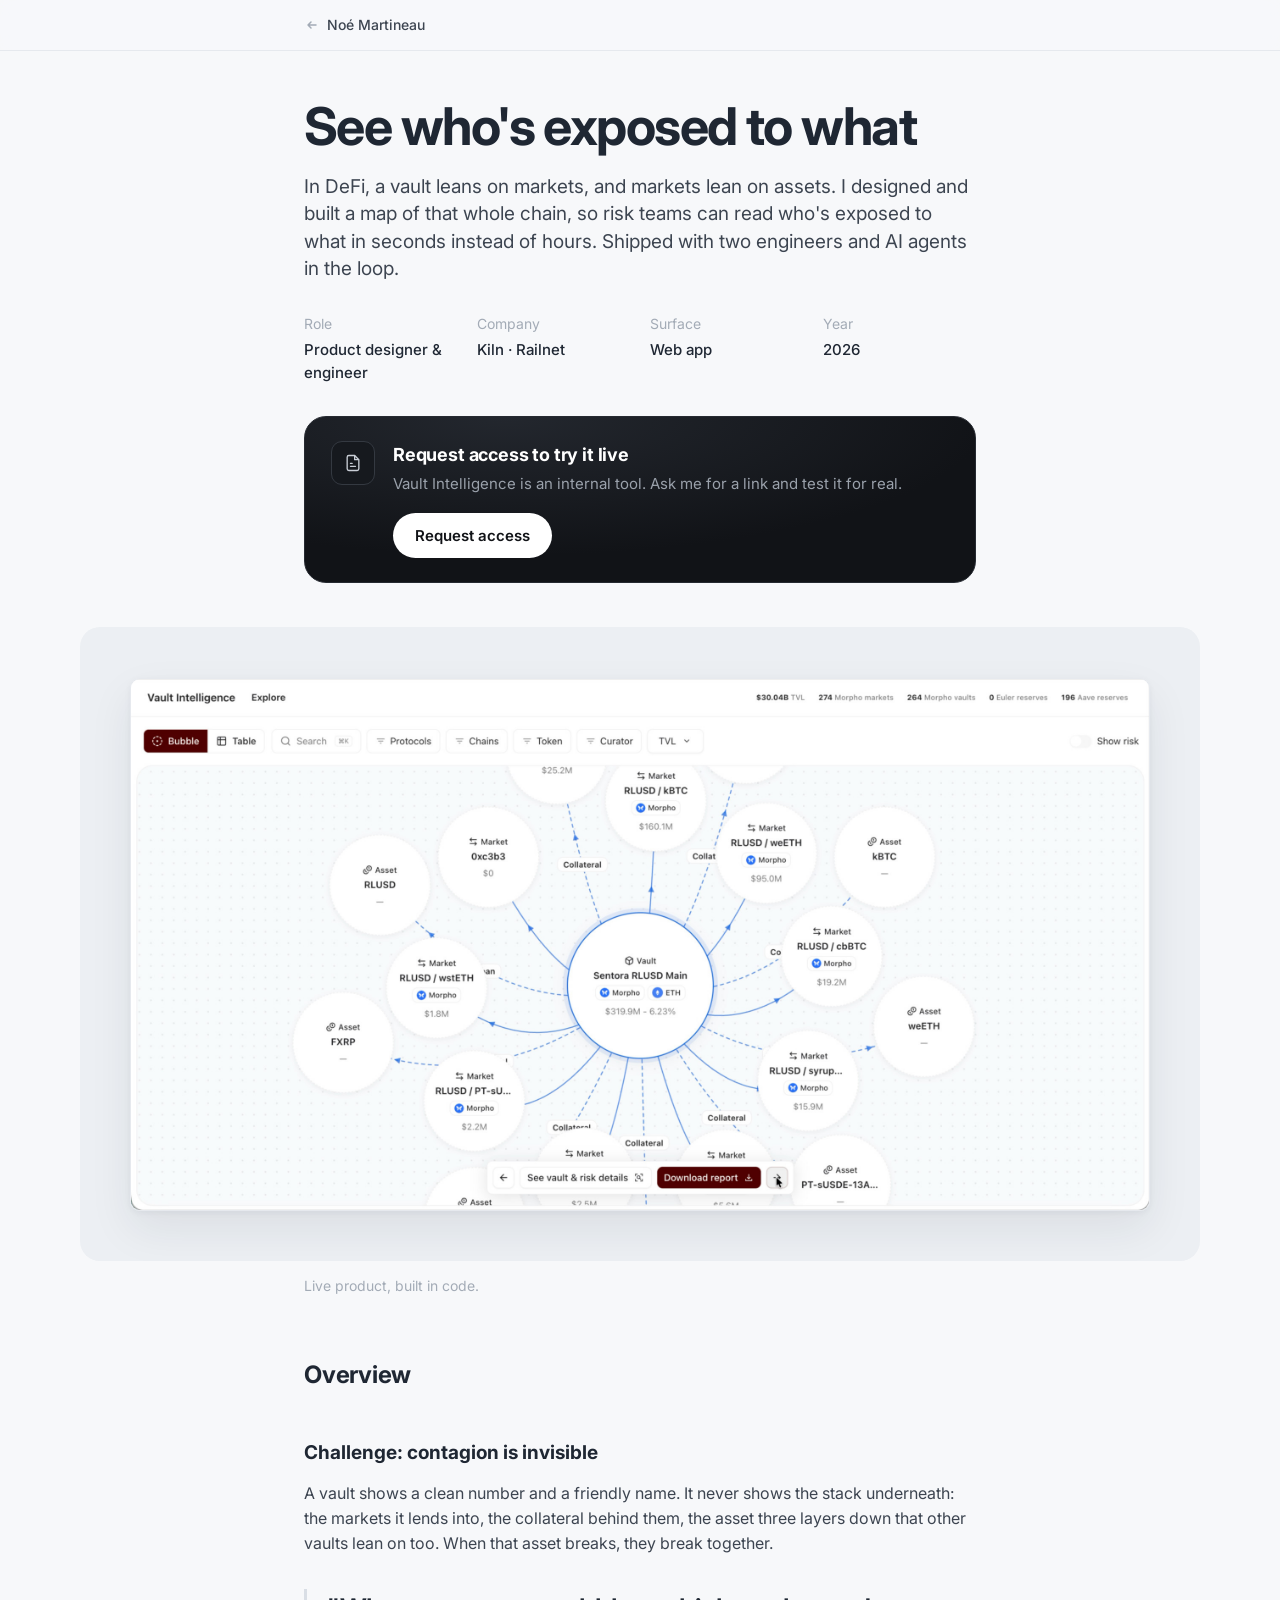
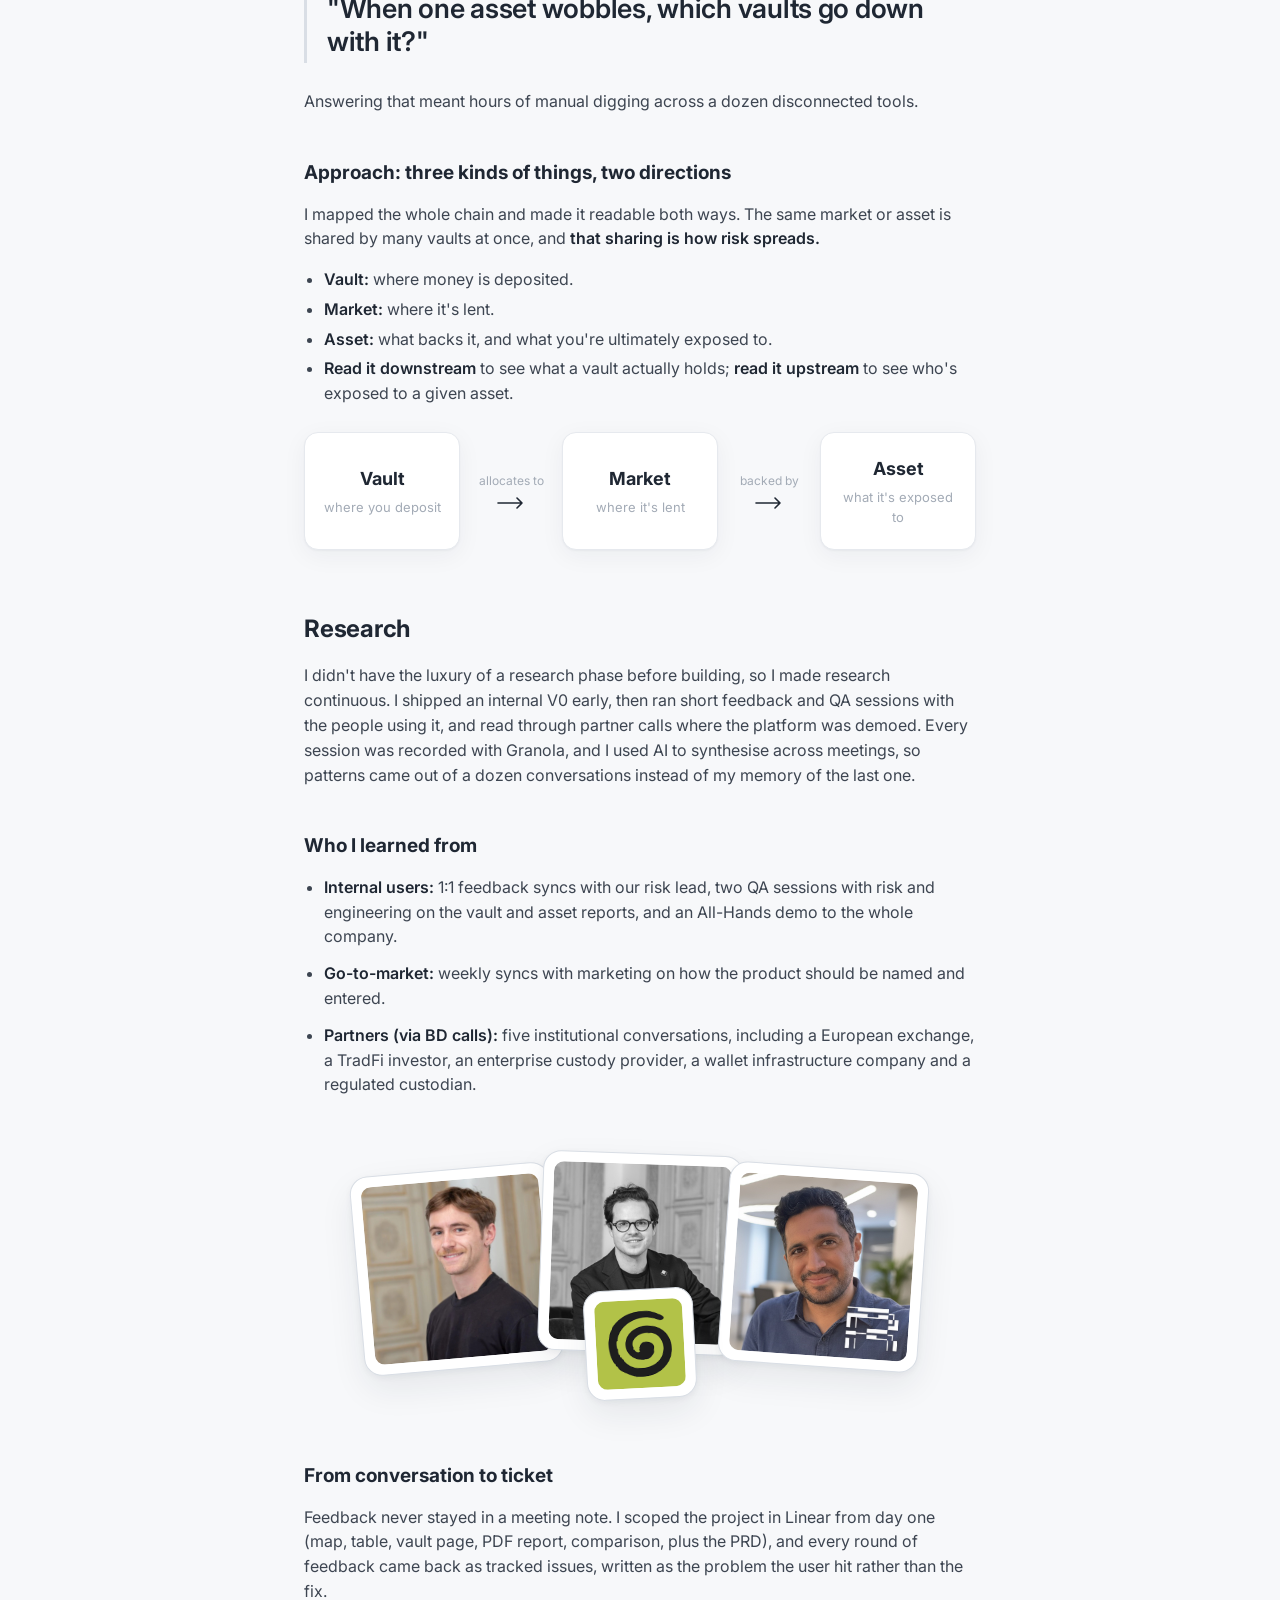
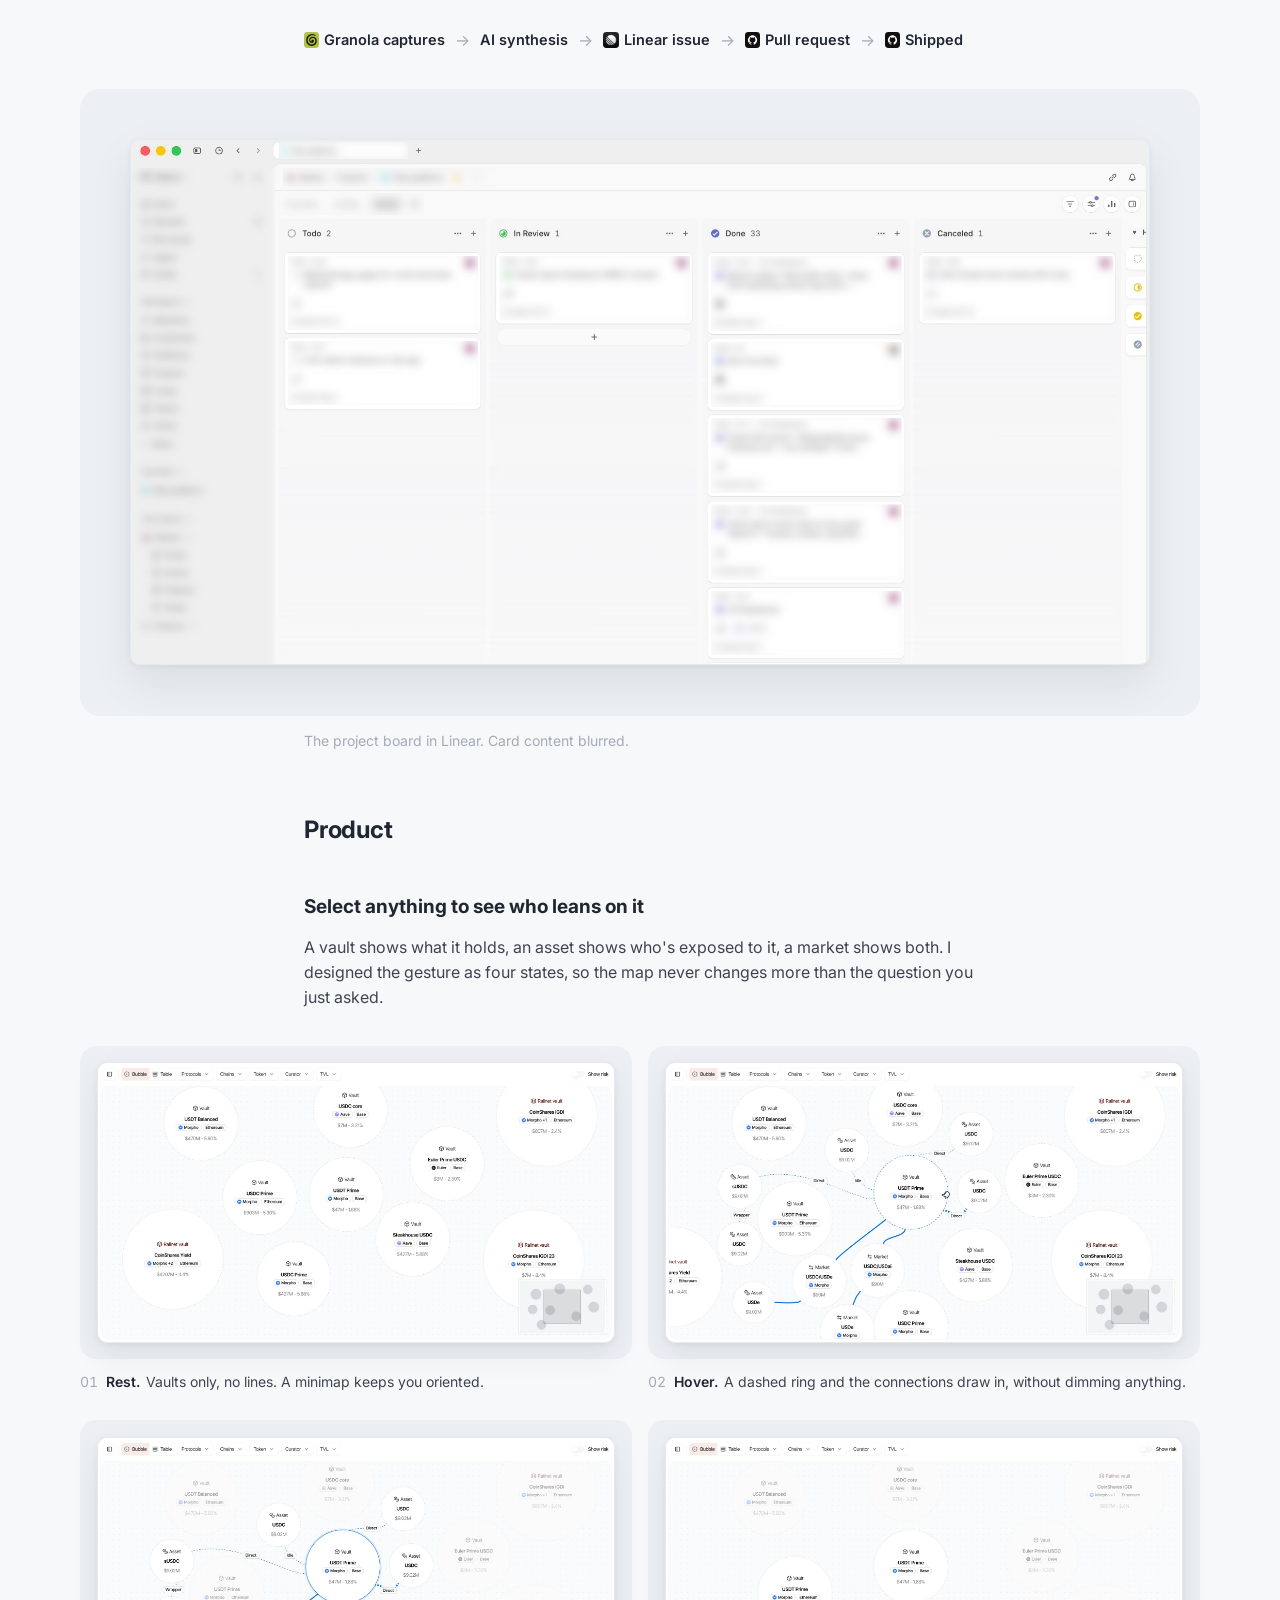
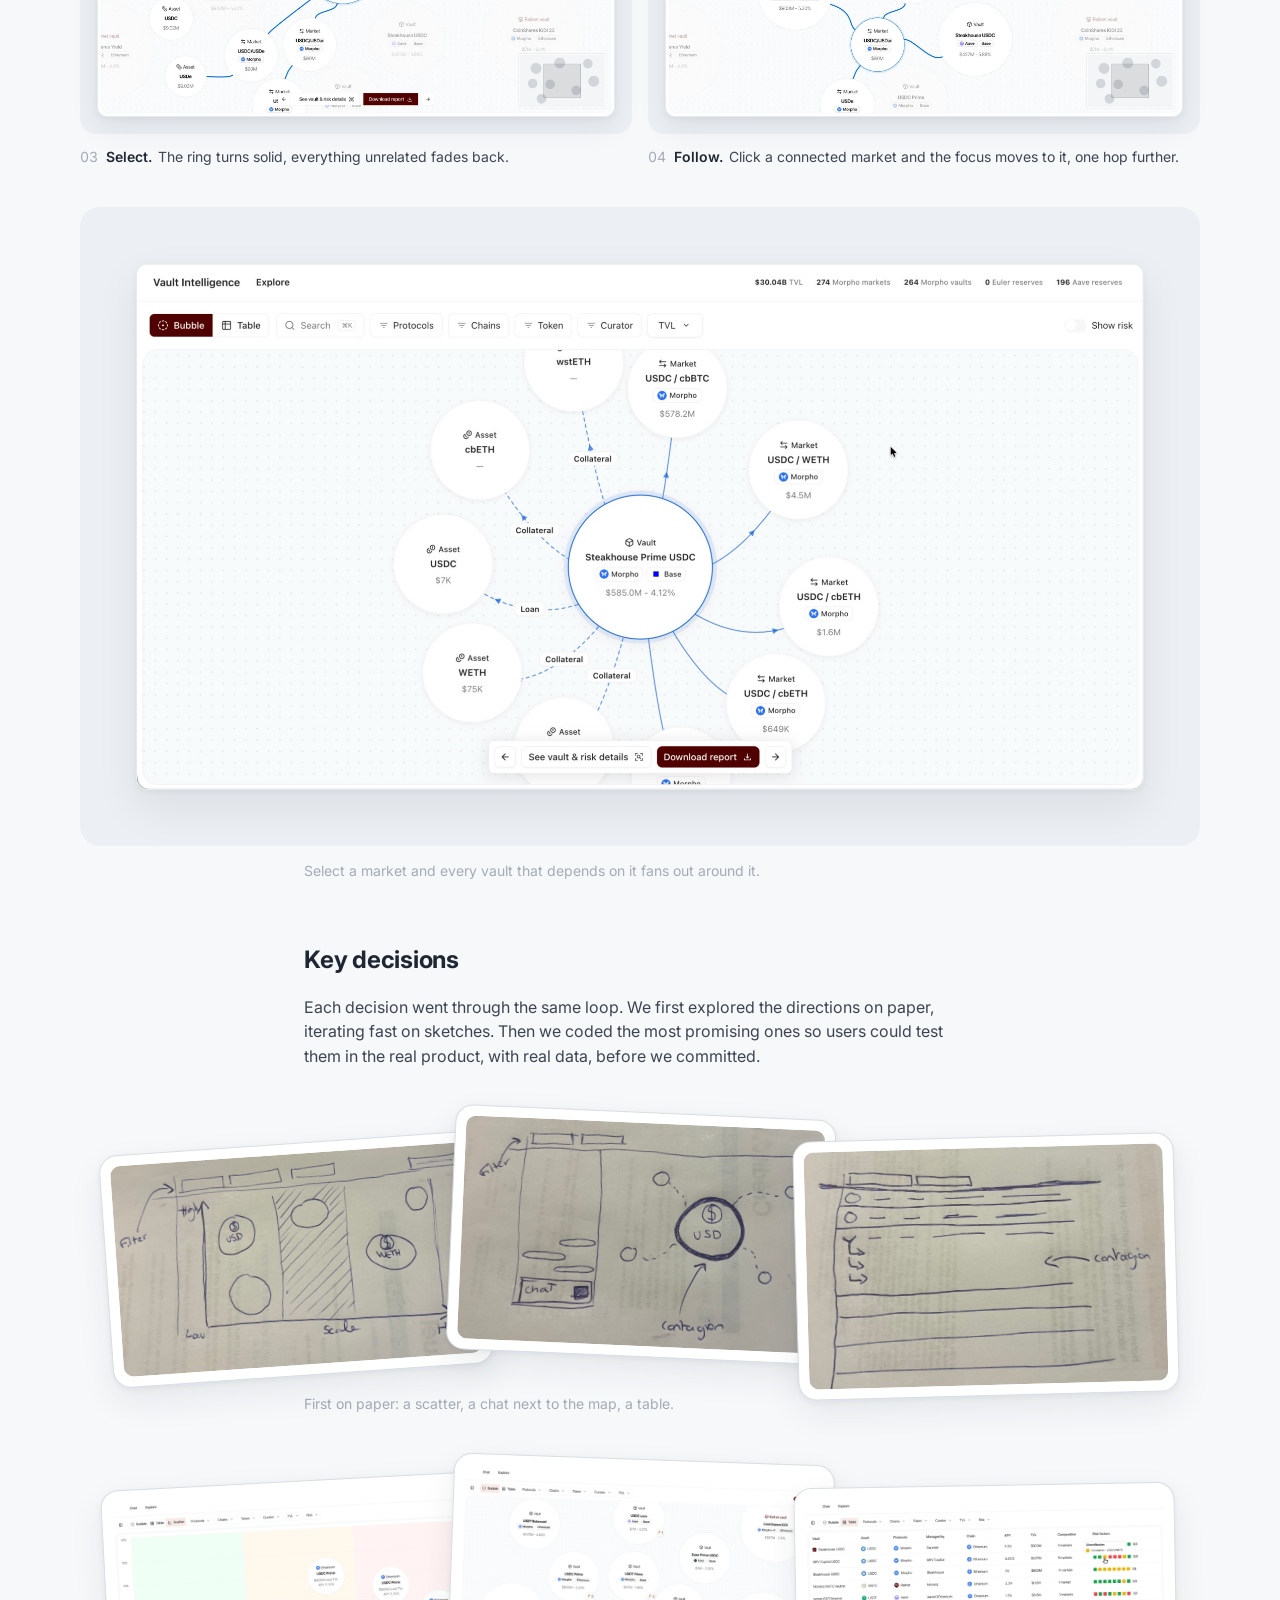
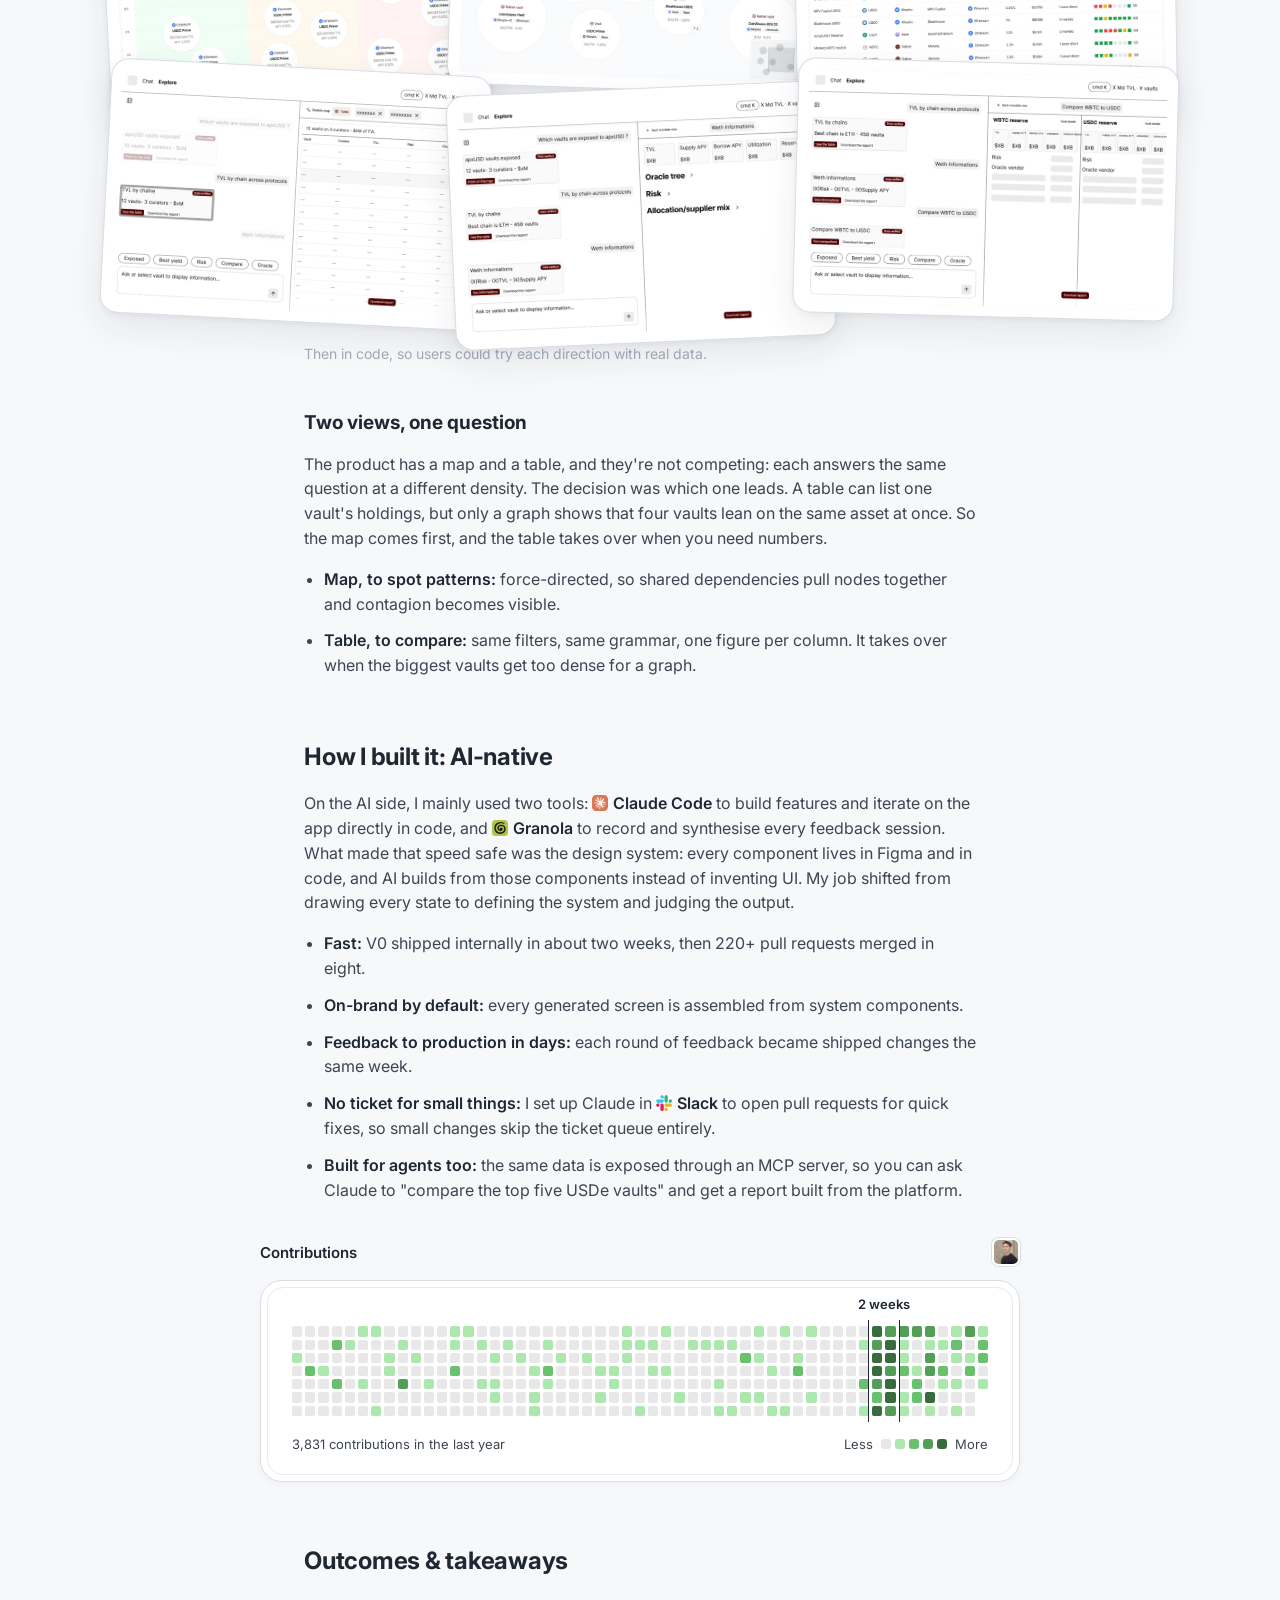
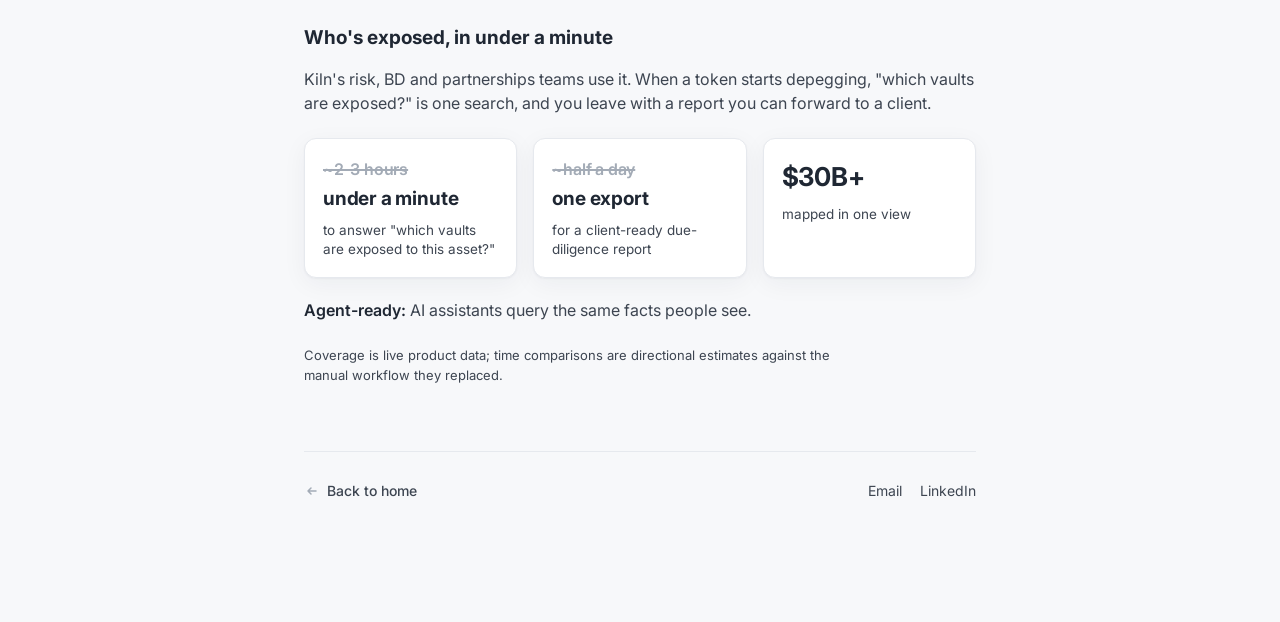
==== commit a09dc433: "Vault Intelligence: add request-access card to the hero Co-Authored-By: Claude Opus 5.5 <noreply@ant" ====
--- a/vault-intelligence.html
+++ b/vault-intelligence.html
@@ -9,7 +9,7 @@
   <link rel="preconnect" href="https://fonts.googleapis.com" />
   <link rel="preconnect" href="https://fonts.gstatic.com" crossorigin />
   <link href="https://fonts.googleapis.com/css2?family=Inter:wght@400;500;600;700&display=swap" rel="stylesheet" />
-  <link rel="stylesheet" href="styles.css?v=20261029p" />
+  <link rel="stylesheet" href="styles.css?v=20261029q" />
   <script>
     // Notes on facts to confirm only show up locally.
     if (/^(localhost|127\.0\.0\.1)$/.test(location.hostname)) document.documentElement.classList.add('is-draft');
@@ -40,6 +40,17 @@
         <div class="meta__item"><dt>Surface</dt><dd>Web app</dd></div>
         <div class="meta__item"><dt>Year</dt><dd>2026</dd></div>
       </dl>
+
+      <div class="access">
+        <span class="access__icon" aria-hidden="true">
+          <svg width="20" height="20" viewBox="0 0 24 24" fill="none"><path d="M14 3H7a2 2 0 0 0-2 2v14a2 2 0 0 0 2 2h10a2 2 0 0 0 2-2V8l-5-5Z" stroke="currentColor" stroke-width="1.6" stroke-linejoin="round"/><path d="M14 3v5h5" stroke="currentColor" stroke-width="1.6" stroke-linejoin="round"/><path d="M9 12.5h2M9 16h6" stroke="currentColor" stroke-width="1.6" stroke-linecap="round"/></svg>
+        </span>
+        <div>
+          <p class="access__title">Request access to try it live</p>
+          <p class="access__text">Vault Intelligence is an internal tool. Ask me for a link and test it for real.</p>
+          <a class="access__btn" href="https://www.linkedin.com/in/noemartineau/" target="_blank" rel="noopener noreferrer">Request access</a>
+        </div>
+      </div>
     </header>
 
     <!-- VISUAL 01: Hero (can become a 10 s looping video of the same view) -->
--- a/styles.css
+++ b/styles.css
@@ -2367,3 +2367,70 @@
     transform: none;
   }
 }
+
+/* Request-access card (hero) */
+.access {
+  display: flex;
+  align-items: flex-start;
+  gap: 18px;
+  margin: 32px 0 0;
+  padding: 24px 26px;
+  background: radial-gradient(120% 140% at 30% 0%, #23272e 0%, #111317 60%);
+  border: 1px solid #262a31;
+  border-radius: 22px;
+  color: #fff;
+}
+
+.access__icon {
+  display: flex;
+  flex: 0 0 auto;
+  align-items: center;
+  justify-content: center;
+  width: 44px;
+  height: 44px;
+  background: #16191e;
+  border: 1px solid #343941;
+  border-radius: 11px;
+  color: #c9ced6;
+}
+
+.access__title {
+  margin: 0;
+  font-size: 18px;
+  font-weight: 700;
+  letter-spacing: -0.01em;
+  color: #fff;
+}
+
+.access__text {
+  margin: 4px 0 0;
+  font-size: 15px;
+  line-height: 1.45;
+  color: #9aa1ab;
+}
+
+.access__btn {
+  display: inline-block;
+  margin-top: 18px;
+  padding: 11px 22px;
+  background: #fff;
+  border-radius: 999px;
+  font-size: 15px;
+  font-weight: 600;
+  color: #111317;
+  text-decoration: none;
+  transition: background 0.16s ease, transform 0.16s ease;
+}
+
+.access__btn:hover {
+  background: #e9ecf0;
+  transform: translateY(-1px);
+}
+
+@media (max-width: 640px) {
+  .access {
+    flex-direction: column;
+    gap: 14px;
+    padding: 20px;
+  }
+}
